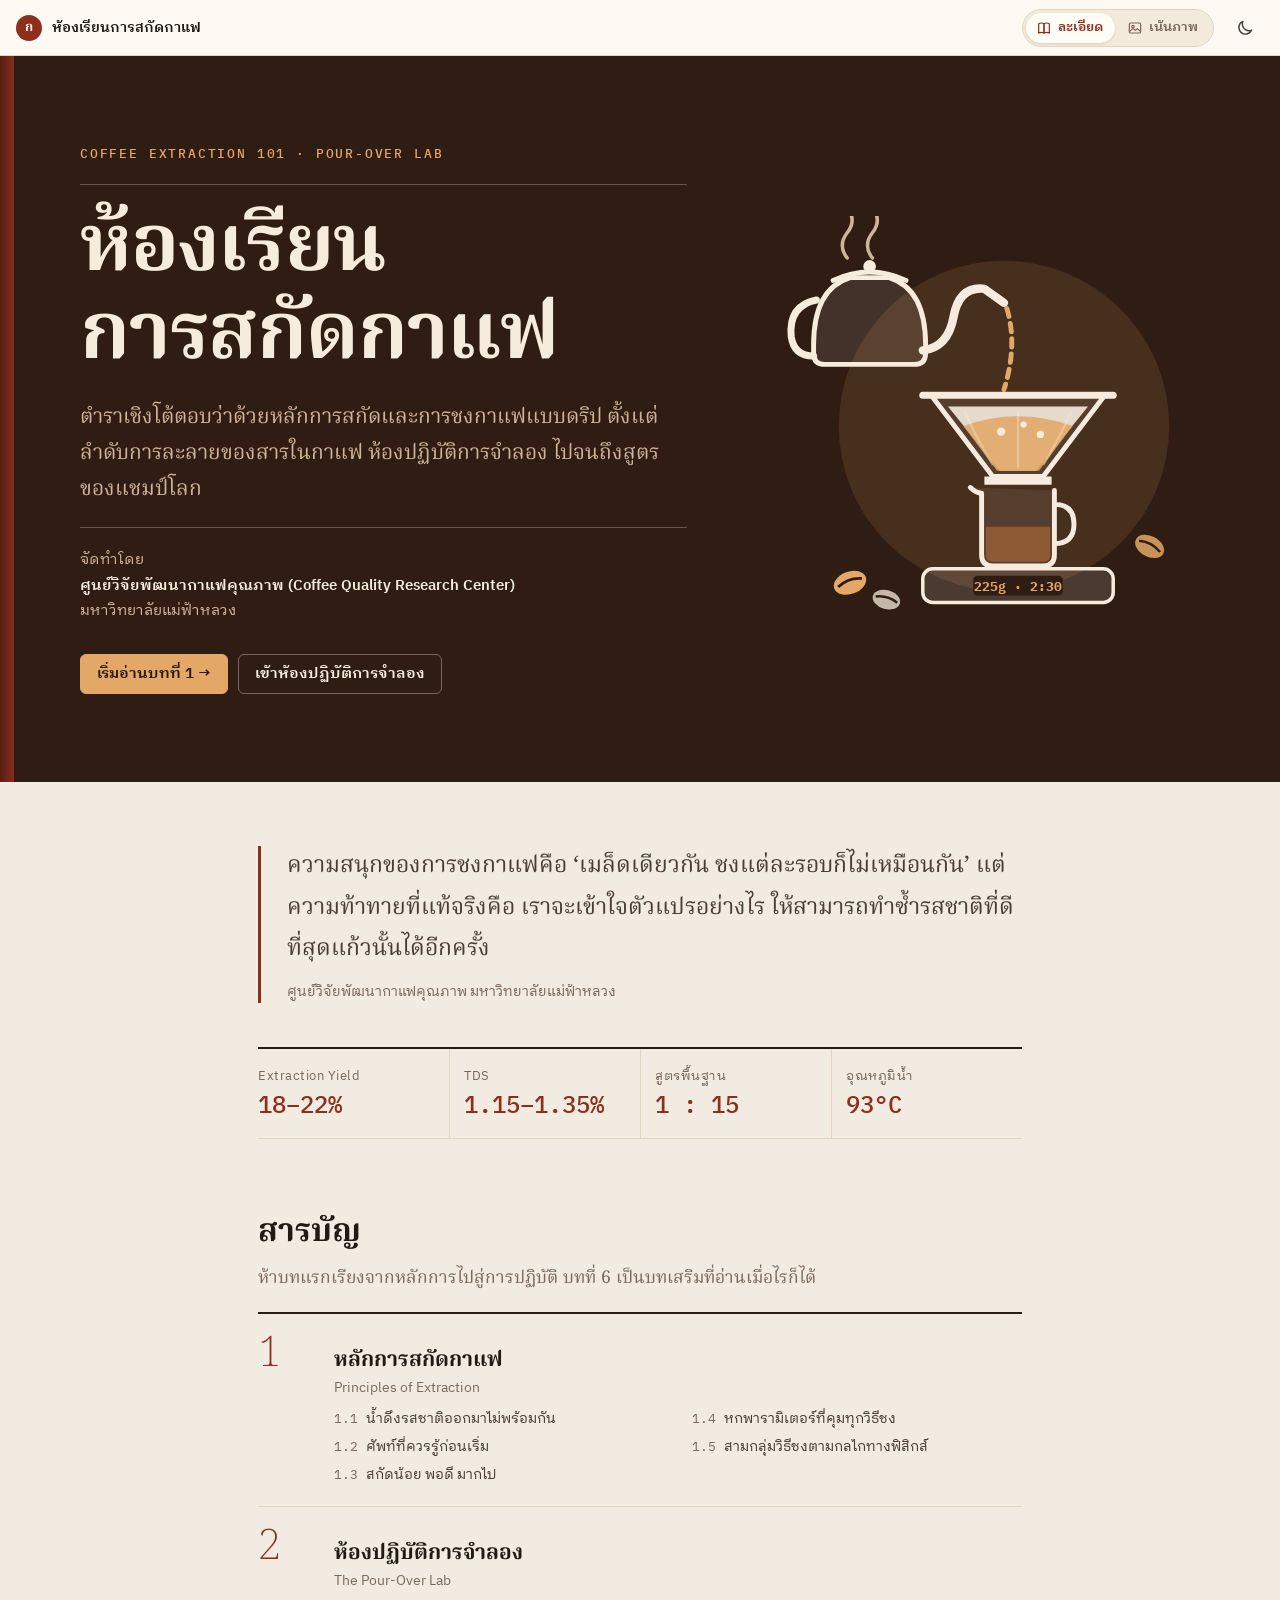
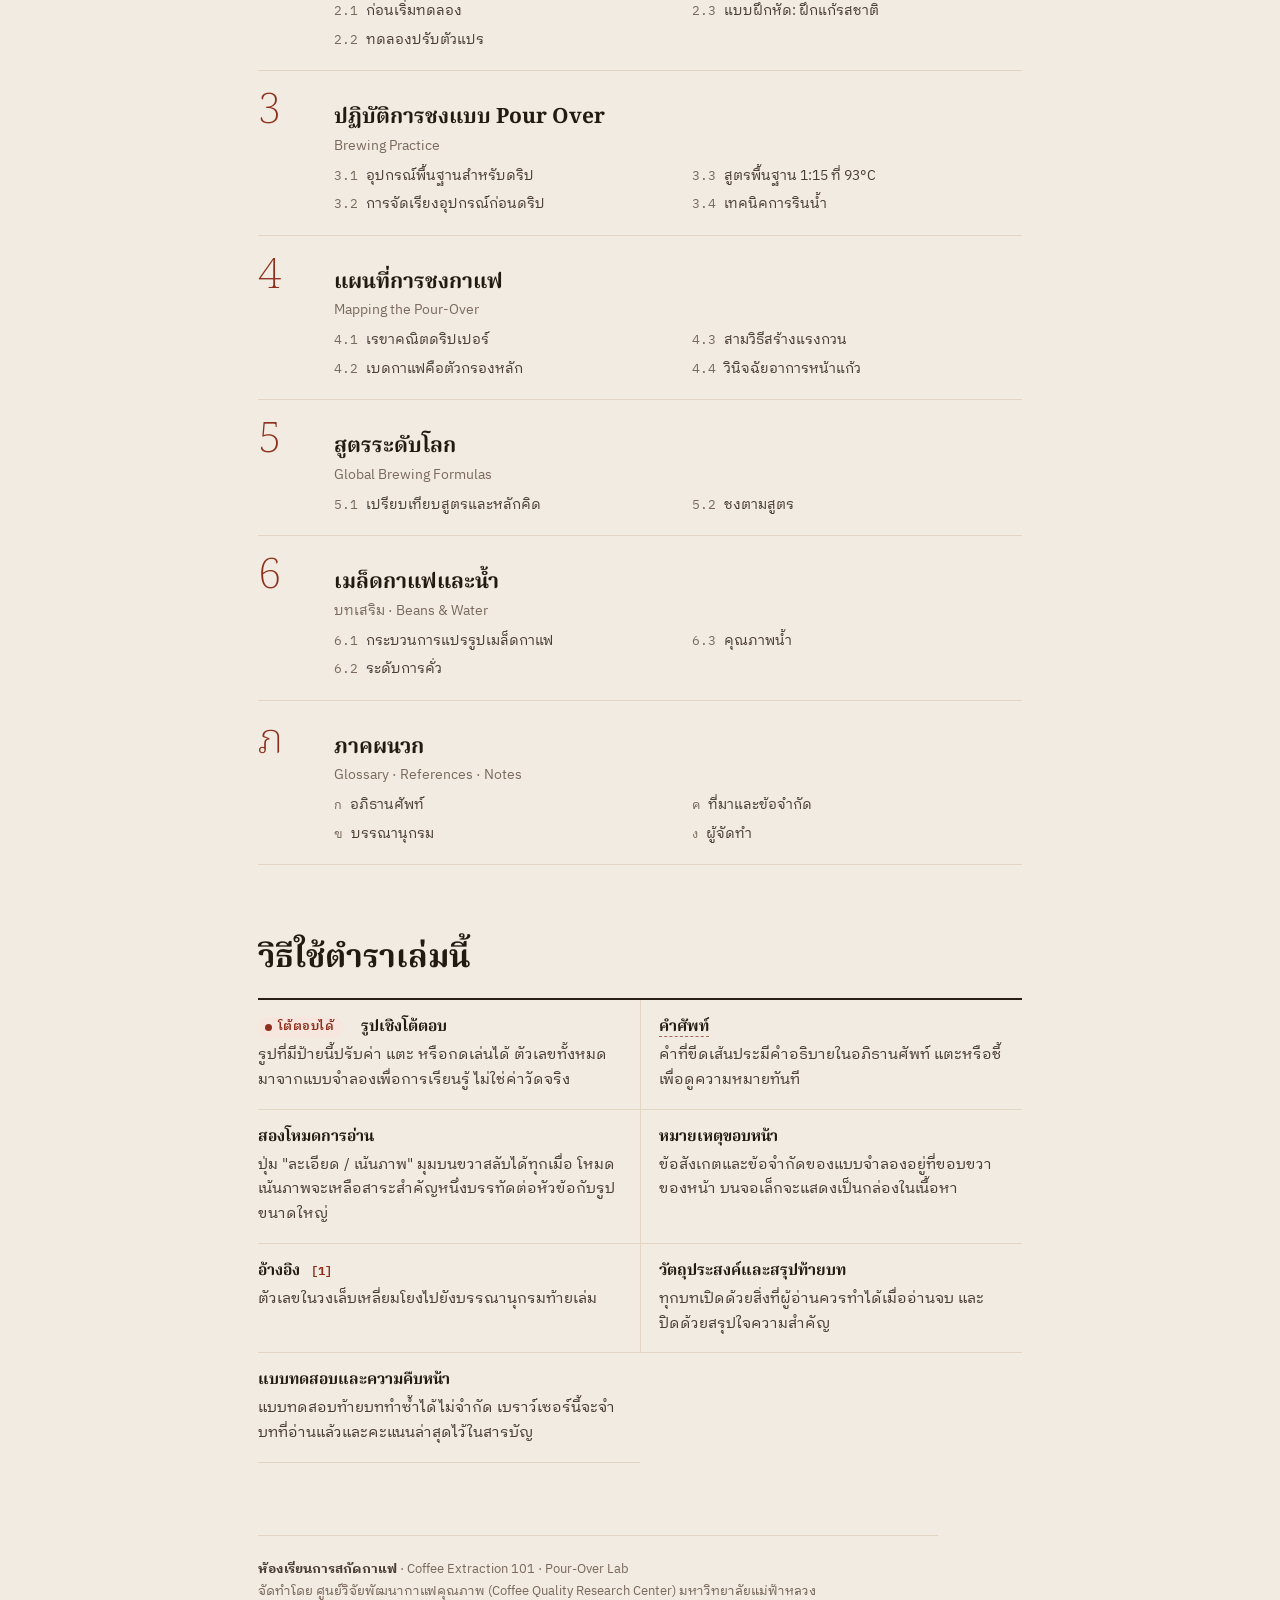
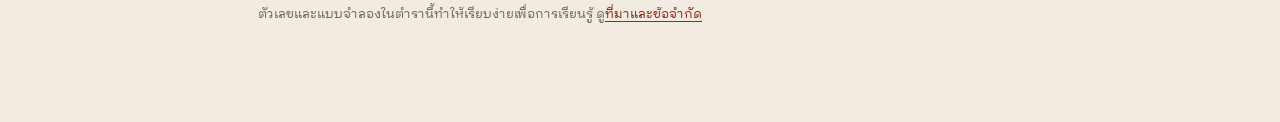
==== interactive-book/index.html @ 5c13e592 "Add interactive textbook edition of the coffee extraction classroom Reformats the single-page classr" ====
<!doctype html>
<html lang="th">
<head>
<meta charset="utf-8">
<meta name="viewport" content="width=device-width,initial-scale=1,viewport-fit=cover">
<title>ห้องเรียนการสกัดกาแฟ</title>
<meta name="description" content="ตำราเชิงโต้ตอบว่าด้วยหลักการสกัดและการชงกาแฟแบบดริป จัดทำโดยศูนย์วิจัยพัฒนากาแฟคุณภาพ มหาวิทยาลัยแม่ฟ้าหลวง">
<link rel="preconnect" href="https://fonts.googleapis.com">
<link rel="preconnect" href="https://fonts.gstatic.com" crossorigin>
<link href="https://fonts.googleapis.com/css2?family=IBM+Plex+Mono:wght@400;500;600&family=IBM+Plex+Sans+Thai+Looped:wght@400;500;600;700&family=Noto+Serif+Thai:wght@200;400;500;600;700&display=swap" rel="stylesheet">
<link rel="stylesheet" href="assets/book.css">
<script>try{var d=document.documentElement,t=localStorage.getItem('book.theme'),m=localStorage.getItem('book.mode');if(t)d.setAttribute('data-theme',JSON.parse(t));if(m&&JSON.parse(m)==='visual')d.setAttribute('data-mode','visual');}catch(e){}</script>
</head>
<body class="book front-matter" data-page="index">
<main class="page front" id="main">
  <section class="cover" aria-labelledby="cover-title">
    <div class="cover-inner">
      <div>
        <p class="cover-series">Coffee Extraction 101 · Pour-Over Lab</p>
        <div class="cover-rule"></div>
        <h1 class="cover-title" id="cover-title">ห้องเรียน<br>การสกัดกาแฟ</h1>
        <p class="cover-sub">ตำราเชิงโต้ตอบว่าด้วยหลักการสกัดและการชงกาแฟแบบดริป ตั้งแต่ลำดับการละลายของสารในกาแฟ ห้องปฏิบัติการจำลอง ไปจนถึงสูตรของแชมป์โลก</p>
        <div class="cover-rule"></div>
        <p class="cover-credit">จัดทำโดย<br><strong>ศูนย์วิจัยพัฒนากาแฟคุณภาพ (Coffee Quality Research Center)</strong><br>มหาวิทยาลัยแม่ฟ้าหลวง</p>
        <div class="cover-actions"><a class="btn primary" href="ch1.html">เริ่มอ่านบทที่ 1 →</a><a class="btn" href="ch2.html">เข้าห้องปฏิบัติการจำลอง</a></div>
      </div>
      <div class="hero-art" aria-hidden="true"><svg viewBox="0 0 300 290" role="presentation">
          <circle cx="170" cy="150" r="118" fill="var(--hero-glow)"/>
          <g class="steam" fill="none" stroke="var(--hero-dim)" stroke-width="2.5" stroke-linecap="round">
            <path d="M58 30 q-7 -9 0 -18 q7 -9 0 -18"/><path d="M76 30 q-7 -9 0 -18 q7 -9 0 -18"/>
          </g>
          <!-- kettle -->
          <path d="M34 92 q0 -40 26 -48 h28 q26 8 26 48 v6 q0 8 -8 8 h-64 q-8 0 -8 -8 z" fill="var(--hero-ink)" fill-opacity=".1" stroke="var(--hero-ink)" stroke-width="3.5" stroke-linejoin="round"/>
          <path d="M48 46 q26 -12 52 0" fill="none" stroke="var(--hero-ink)" stroke-width="3.5" stroke-linecap="round"/>
          <circle cx="74" cy="36" r="4.5" fill="var(--hero-ink)"/>
          <path d="M36 60 q-20 4 -18 26 q2 14 16 14" fill="none" stroke="var(--hero-ink)" stroke-width="5" stroke-linecap="round"/>
          <path d="M112 96 q18 -2 22 -24 q4 -22 22 -20 l14 10" fill="none" stroke="var(--hero-ink)" stroke-width="6" stroke-linecap="round" stroke-linejoin="round"/>
          <path class="stream" d="M172 66 q8 26 -2 58" fill="none" stroke="var(--hero-accent)" stroke-width="3.5" stroke-linecap="round"/>
          <!-- dripper -->
          <path d="M118 128 h124 l-44 58 h-36 z" fill="var(--hero-ink)" fill-opacity=".08" stroke="var(--hero-ink)" stroke-width="3.5" stroke-linejoin="round"/>
          <path d="M112 128 h136" stroke="var(--hero-ink)" stroke-width="5" stroke-linecap="round"/>
          <path d="M130 136 h100 l-37 46 h-26 z" fill="var(--hero-paper)" fill-opacity=".9"/>
          <path d="M141 150 q39 -14 78 0 l-24 32 h-30 z" fill="var(--hero-accent)" fill-opacity=".85"/>
          <g class="bubbles" fill="var(--hero-paper)"><circle cx="168" cy="154" r="3"/><circle cx="184" cy="149" r="2.2"/><circle cx="196" cy="156" r="2.6"/></g>
          <g stroke="var(--hero-ink)" stroke-opacity=".35" stroke-width="1.6" fill="none"><path d="M142 140 q8 18 20 38"/><path d="M218 140 q-8 18 -20 38"/><path d="M180 140 v40"/></g>
          <path d="M156 186 h48 v6 h-48 z" fill="var(--hero-ink)"/>
          <circle class="drop d1" cx="180" cy="198" r="3" fill="var(--hero-accent)"/>
          <circle class="drop d2" cx="180" cy="198" r="3" fill="var(--hero-accent)"/>
          <!-- server -->
          <path d="M146 194 q4 4 8 4 v44 q0 8 8 8 h36 q8 0 8 -8 v-46" fill="var(--hero-ink)" fill-opacity=".08" stroke="var(--hero-ink)" stroke-width="3.5" stroke-linejoin="round" stroke-linecap="round"/>
          <path d="M157 222 h46 v20 q0 5 -5 5 h-36 q-5 0 -5 -5 z" fill="var(--hero-coffee)"/>
          <path d="M206 206 q14 0 14 14 t-14 14" fill="none" stroke="var(--hero-ink)" stroke-width="3.5" stroke-linecap="round"/>
          <!-- scale -->
          <rect x="112" y="252" width="136" height="24" rx="7" fill="var(--hero-ink)" fill-opacity=".14" stroke="var(--hero-ink)" stroke-width="2.5"/>
          <rect x="148" y="257" width="64" height="14" rx="3" fill="var(--hero-bg)"/>
          <text x="180" y="267.5" text-anchor="middle" font-size="9.5" font-family="IBM Plex Mono, monospace" fill="var(--hero-accent)" font-weight="700">225g · 2:30</text>
          <!-- beans -->
          <g transform="translate(60 262) rotate(-20)"><ellipse rx="12" ry="8" fill="var(--hero-accent)"/><path d="M-9 0 q9 -4 18 0" stroke="var(--hero-bg)" stroke-width="2" fill="none"/></g>
          <g transform="translate(86 274) rotate(16)"><ellipse rx="10" ry="6.8" fill="var(--hero-ink)" fill-opacity=".75"/><path d="M-8 0 q8 -3.4 16 0" stroke="var(--hero-bg)" stroke-width="1.8" fill="none"/></g>
          <g transform="translate(274 236) rotate(28)"><ellipse rx="11" ry="7.4" fill="var(--hero-accent)" fill-opacity=".85"/><path d="M-8.5 0 q8.5 -3.6 17 0" stroke="var(--hero-bg)" stroke-width="1.8" fill="none"/></g>
        </svg></div>
    </div>
  </section>

  <div class="front-body">
    <div class="resume" id="resume" hidden></div>

    <blockquote class="epigraph">ความสนุกของการชงกาแฟคือ ‘เมล็ดเดียวกัน ชงแต่ละรอบก็ไม่เหมือนกัน’ แต่ความท้าทายที่แท้จริงคือ เราจะเข้าใจตัวแปรอย่างไร ให้สามารถทำซ้ำรสชาติที่ดีที่สุดแก้วนั้นได้อีกครั้ง<cite>ศูนย์วิจัยพัฒนากาแฟคุณภาพ มหาวิทยาลัยแม่ฟ้าหลวง</cite></blockquote>

    <ul class="key-figs" aria-label="ตัวเลขสำคัญในตำรา">
      <li><span class="k">Extraction Yield</span><span class="v">18–22%</span></li>
      <li><span class="k">TDS</span><span class="v">1.15–1.35%</span></li>
      <li><span class="k">สูตรพื้นฐาน</span><span class="v">1 : 15</span></li>
      <li><span class="k">อุณหภูมิน้ำ</span><span class="v">93°C</span></li>
    </ul>

    <h2 class="front-h2" id="contents">สารบัญ</h2>
    <p class="dek read-only">ห้าบทแรกเรียงจากหลักการไปสู่การปฏิบัติ บทที่ 6 เป็นบทเสริมที่อ่านเมื่อไรก็ได้</p>
    <ol class="toc-full" id="toc-full"></ol>

    <h2 class="front-h2 read-only">วิธีใช้ตำราเล่มนี้</h2>
    <dl class="howto read-only">
      <div><dt><span class="badge-live sample">โต้ตอบได้</span>รูปเชิงโต้ตอบ</dt><dd>รูปที่มีป้ายนี้ปรับค่า แตะ หรือกดเล่นได้ ตัวเลขทั้งหมดมาจากแบบจำลองเพื่อการเรียนรู้ ไม่ใช่ค่าวัดจริง</dd></div>
      <div><dt><a class="term sample" data-term="ey" href="appendix.html#g-ey">คำศัพท์</a></dt><dd>คำที่ขีดเส้นประมีคำอธิบายในอภิธานศัพท์ แตะหรือชี้เพื่อดูความหมายทันที</dd></div>
      <div><dt>สองโหมดการอ่าน</dt><dd>ปุ่ม "ละเอียด / เน้นภาพ" มุมบนขวาสลับได้ทุกเมื่อ โหมดเน้นภาพจะเหลือสาระสำคัญหนึ่งบรรทัดต่อหัวข้อกับรูปขนาดใหญ่</dd></div>
      <div><dt>หมายเหตุขอบหน้า</dt><dd>ข้อสังเกตและข้อจำกัดของแบบจำลองอยู่ที่ขอบขวาของหน้า บนจอเล็กจะแสดงเป็นกล่องในเนื้อหา</dd></div>
      <div><dt>อ้างอิง <sup class="cite"><a href="appendix.html#ref-1" data-ref="1">1</a></sup></dt><dd>ตัวเลขในวงเล็บเหลี่ยมโยงไปยังบรรณานุกรมท้ายเล่ม</dd></div>
      <div><dt>วัตถุประสงค์และสรุปท้ายบท</dt><dd>ทุกบทเปิดด้วยสิ่งที่ผู้อ่านควรทำได้เมื่ออ่านจบ และปิดด้วยสรุปใจความสำคัญ</dd></div>
      <div><dt>แบบทดสอบและความคืบหน้า</dt><dd>แบบทดสอบท้ายบททำซ้ำได้ไม่จำกัด เบราว์เซอร์นี้จะจำบทที่อ่านแล้วและคะแนนล่าสุดไว้ในสารบัญ</dd></div>
    </dl>

    <footer class="colophon" data-auto></footer>
  </div>
</main>
<script src="assets/data.js"></script>
<script src="assets/book.js"></script>
</body>
</html>
---- interactive-book/assets/book.css ----
/* ==========================================================================
   ห้องเรียนการสกัดกาแฟ — Interactive Academic Book
   Design system: tokens → shell → page typography → book furniture → widgets
   ========================================================================== */

/* ---------- 1. Tokens ---------- */
:root{
  color-scheme: light;
  --bg: #F1EBE1;
  --page: #FFFCF6;
  --paper: #FFFCF6;          /* surface used inside SVG illustrations */
  --paper-2: #F3EADC;
  --line: #E2D5C2;
  --rule: #2A1F18;
  --ink: #241A14;
  --ink-2: #4A3D35;
  --ink-dim: #7A695C;
  --accent: #8E2F1D;
  --accent-soft: #F6E6DD;
  --hl: #F8EACB;
  --coffee: #6F4632;
  --coffee-strong: #4A2E20;
  --caramel: #B9793F;
  --rust: #A6472F;
  --sage: #6E7D57;
  --gold: #B8892A;
  --water: #3F7F90;
  --focus: #8E2F1D;
  --shadow: 0 1px 2px rgba(60,35,20,.06), 0 8px 24px -12px rgba(60,35,20,.18);

  --serif: 'Noto Serif Thai', 'Noto Serif', Georgia, serif;
  --sans: 'IBM Plex Sans Thai Looped', 'IBM Plex Sans', system-ui, sans-serif;
  --mono: 'IBM Plex Mono', ui-monospace, SFMono-Regular, Menlo, monospace;

  --topbar-h: 56px;
  --side-w: 288px;
  --text-w: 680px;
  --margin-w: 236px;
  --margin-gap: 48px;
}
@media (prefers-color-scheme: dark){
  :root:not([data-theme="light"]){
    color-scheme: dark;
    --bg: #110C0A; --page: #1B1411; --paper: #1B1411; --paper-2: #261C17;
    --line: #3A2C23; --rule: #E9DDCF;
    --ink: #F0E6D9; --ink-2: #D6C7B8; --ink-dim: #A8927F;
    --accent: #E8977A; --accent-soft: #3A221A; --hl: #3A2D1B;
    --coffee: #D8A672; --coffee-strong: #EFCB9A; --caramel: #E0A868;
    --rust: #E17F5E; --sage: #9FB489; --gold: #E3C05D; --water: #7DB6C5; --focus: #E8977A;
    --shadow: 0 1px 2px rgba(0,0,0,.3), 0 10px 28px -14px rgba(0,0,0,.6);
  }
}
:root[data-theme="dark"]{
  color-scheme: dark;
  --bg: #110C0A; --page: #1B1411; --paper: #1B1411; --paper-2: #261C17;
  --line: #3A2C23; --rule: #E9DDCF;
  --ink: #F0E6D9; --ink-2: #D6C7B8; --ink-dim: #A8927F;
  --accent: #E8977A; --accent-soft: #3A221A; --hl: #3A2D1B;
  --coffee: #D8A672; --coffee-strong: #EFCB9A; --caramel: #E0A868;
  --rust: #E17F5E; --sage: #9FB489; --gold: #E3C05D; --water: #7DB6C5; --focus: #E8977A;
  --shadow: 0 1px 2px rgba(0,0,0,.3), 0 10px 28px -14px rgba(0,0,0,.6);
}

/* ---------- 2. Base ---------- */
*,*::before,*::after{ box-sizing: border-box; }
html{ -webkit-text-size-adjust: 100%; scroll-padding-top: calc(var(--topbar-h) + 24px); }
body{
  margin: 0; background: var(--bg); color: var(--ink);
  font: 400 17px/1.85 var(--serif);
  font-feature-settings: "kern","liga";
  -webkit-font-smoothing: antialiased;
}
img, svg{ max-width: 100%; }
a{ color: var(--accent); text-decoration-thickness: 1px; text-underline-offset: 3px; }
a:hover{ text-decoration-thickness: 2px; }
button{ font: inherit; color: inherit; }
:focus-visible{ outline: 2px solid var(--focus); outline-offset: 2px; border-radius: 3px; }
[hidden]{ display: none !important; }
.mono{ font-family: var(--mono); font-feature-settings: "tnum"; }
.sr-only{ position: absolute; width: 1px; height: 1px; overflow: hidden; clip: rect(0 0 0 0); white-space: nowrap; }
::selection{ background: var(--hl); }

/* ---------- 3. Shell: top bar, side contents, drawer ---------- */
body.book{ display: grid; grid-template-columns: var(--side-w) minmax(0,1fr); grid-template-rows: var(--topbar-h) 1fr; min-height: 100vh; }
body.book.front-matter{ grid-template-columns: minmax(0,1fr); }
body.book.front-matter .toc-side{ display: none; }

.topbar{
  grid-column: 1 / -1; position: sticky; top: env(safe-area-inset-top, 0px); z-index: 40;
  display: flex; align-items: center; gap: 12px; height: var(--topbar-h);
  padding: 0 16px; font-family: var(--sans); font-size: 14px;
  background: color-mix(in srgb, var(--page) 90%, transparent);
  backdrop-filter: saturate(1.4) blur(10px); -webkit-backdrop-filter: saturate(1.4) blur(10px);
  border-bottom: 1px solid var(--line);
}
.tb-btn{
  display: inline-grid; place-items: center; width: 38px; height: 38px; flex: none;
  border: 1px solid transparent; border-radius: 8px; background: none; cursor: pointer; color: var(--ink-2);
}
.tb-btn:hover{ background: var(--paper-2); border-color: var(--line); }
.tb-btn svg{ width: 20px; height: 20px; fill: none; stroke: currentColor; stroke-width: 1.7; stroke-linecap: round; stroke-linejoin: round; }
.tb-menu{ display: none; }
.tb-book{ display: flex; align-items: center; gap: 10px; color: var(--ink); text-decoration: none; font-weight: 600; white-space: nowrap; }
.tb-book .seal{ width: 26px; height: 26px; border-radius: 50%; background: var(--accent); display: grid; place-items: center; color: var(--page); font: 700 13px/1 var(--serif); }
.tb-sep{ width: 1px; height: 20px; background: var(--line); flex: none; }
.tb-chapter{ color: var(--ink-dim); white-space: nowrap; overflow: hidden; text-overflow: ellipsis; min-width: 0; }
.tb-chapter b{ color: var(--ink); font-weight: 600; }
.tb-spacer{ flex: 1; }
.tb-progress{ position: absolute; left: 0; right: 0; bottom: -1px; height: 2px; }
.tb-progress i{ display: block; height: 100%; width: 0; background: var(--accent); transition: width .12s linear; }

.toc-side{
  position: sticky; top: var(--topbar-h); height: calc(100vh - var(--topbar-h)); overflow-y: auto;
  border-right: 1px solid var(--line); background: var(--page);
  padding: 28px 18px 40px 22px; font-family: var(--sans); font-size: 14px; line-height: 1.5;
  scrollbar-width: thin;
}
.toc-head{ font-size: 11.5px; letter-spacing: .14em; text-transform: uppercase; color: var(--ink-dim); margin: 0 0 12px 8px; font-weight: 600; }
.toc-list{ list-style: none; margin: 0; padding: 0; }
.toc-ch{ margin: 2px 0; }
.toc-ch-link{
  display: grid; grid-template-columns: 30px 1fr auto; align-items: start; gap: 6px;
  padding: 8px 8px; border-radius: 8px; color: var(--ink-2); text-decoration: none;
}
.toc-ch-link:hover{ background: var(--paper-2); text-decoration: none; }
.toc-n{ font: 600 13px/1.6 var(--mono); color: var(--ink-dim); }
.toc-t{ font-weight: 500; }
.toc-t small{ display: block; font-size: 12px; color: var(--ink-dim); font-weight: 400; }
.toc-state{ width: 16px; height: 16px; margin-top: 3px; border-radius: 50%; border: 1.5px solid var(--line); }
.toc-state.read{ border-color: var(--sage); background: var(--sage); box-shadow: inset 0 0 0 3px var(--page); }
.toc-state.done{ border-color: var(--sage); background: var(--sage) url("data:image/svg+xml,%3Csvg xmlns='http://www.w3.org/2000/svg' viewBox='0 0 16 16'%3E%3Cpath d='M4 8.5l2.5 2.5L12 5.5' fill='none' stroke='white' stroke-width='2' stroke-linecap='round' stroke-linejoin='round'/%3E%3C/svg%3E") center/12px no-repeat; }
.toc-ch.current > .toc-ch-link{ background: var(--accent-soft); color: var(--ink); }
.toc-ch.current .toc-n{ color: var(--accent); }
.toc-secs{ list-style: none; margin: 4px 0 10px 38px; padding: 0 0 0 12px; border-left: 1px solid var(--line); }
.toc-secs a{ display: block; padding: 5px 8px; color: var(--ink-dim); text-decoration: none; border-radius: 6px; font-size: 13.5px; position: relative; }
.toc-secs a:hover{ color: var(--ink); background: var(--paper-2); }
.toc-secs a.active{ color: var(--accent); font-weight: 600; }
.toc-secs a.active::before{ content: ''; position: absolute; left: -13.5px; top: 8px; bottom: 8px; width: 2px; background: var(--accent); border-radius: 2px; }
.toc-secs .no{ font-family: var(--mono); font-size: 12px; margin-right: 6px; }
.toc-divider{ height: 1px; background: var(--line); margin: 14px 8px; }
.toc-foot{ margin: 22px 8px 0; font-size: 12px; color: var(--ink-dim); line-height: 1.6; }

.scrim{ display: none; }

@media (max-width: 1023px){
  body.book{ grid-template-columns: minmax(0,1fr); }
  .tb-menu{ display: inline-grid; }
  .toc-side{
    position: fixed; z-index: 60; top: 0; left: 0; bottom: 0; height: auto; width: min(320px, 86vw);
    transform: translateX(-102%); transition: transform .25s ease; box-shadow: var(--shadow);
  }
  body.book.front-matter .toc-side{ display: block; }
  body.toc-open .toc-side{ transform: none; }
  body.toc-open .scrim{ display: block; position: fixed; inset: 0; z-index: 55; background: rgba(20,12,8,.42); }
}
@media (max-width: 640px){
  .tb-sep, .tb-chapter{ display: none; }
}

/* ---------- 4. Page & typography ---------- */
.page{ min-width: 0; padding: 56px clamp(16px, 5vw, 64px) 96px; }
.page-inner{ max-width: calc(var(--text-w) + var(--margin-w) + var(--margin-gap)); margin: 0 auto; }

.prose{ position: relative; }
.prose > *{ max-width: var(--text-w); }
.prose > .wide{ max-width: none; }
@media (min-width: 1280px){
  .prose{ padding-right: calc(var(--margin-w) + var(--margin-gap)); }
  .prose > .wide{ margin-right: calc(-1 * (var(--margin-w) + var(--margin-gap))); clear: right; }
}

.prose p{ margin: 0 0 1.05em; text-wrap: pretty; }
.prose strong{ font-weight: 700; }
.prose h2{
  font: 700 clamp(24px, 3.2vw, 30px)/1.4 var(--serif); letter-spacing: -.005em;
  margin: 76px 0 6px; padding-top: 22px; border-top: 1px solid var(--line); text-wrap: balance;
}
.prose h2 .sec-no{ font: 500 .7em/1 var(--mono); color: var(--accent); margin-right: .7em; vertical-align: .14em; }
.prose h3{ font: 600 20px/1.5 var(--serif); margin: 38px 0 8px; }
.prose h3 .sec-no{ font: 500 14px/1 var(--mono); color: var(--accent); margin-right: 10px; }
.dek{ color: var(--ink-dim); font-size: 17.5px; margin: 0 0 22px !important; }
.prose ul, .prose ol{ padding-left: 1.4em; margin: 0 0 1.1em; }
.prose li{ margin: .2em 0; }
.prose li::marker{ color: var(--accent); }

/* Chapter opener */
.chapter-open{ display: grid; grid-template-columns: auto minmax(0,1fr); column-gap: clamp(20px, 4vw, 44px); align-items: end; padding-bottom: 34px; margin-bottom: 30px; border-bottom: 2px solid var(--rule); }
.ch-num{ font: 200 clamp(96px, 16vw, 168px)/.8 var(--serif); color: var(--accent); letter-spacing: -.04em; grid-row: span 3; align-self: start; padding-top: 6px; }
.ch-label{ font: 600 12px/1.4 var(--sans); letter-spacing: .16em; text-transform: uppercase; color: var(--accent); margin: 0 0 10px; }
.ch-label .supp{ display: inline-block; margin-left: 8px; padding: 1px 8px; border: 1px solid currentColor; border-radius: 99px; letter-spacing: .06em; }
.chapter-open h1{ font: 700 clamp(32px, 5vw, 50px)/1.25 var(--serif); margin: 0; text-wrap: balance; letter-spacing: -.01em; }
.ch-en{ font: 400 15px/1.5 var(--sans); color: var(--ink-dim); margin: 8px 0 0; letter-spacing: .02em; }
.ch-lead{ grid-column: 1 / -1; font-size: 19px; color: var(--ink-2); margin: 28px 0 0; max-width: var(--text-w); }
@media (max-width: 560px){
  .chapter-open{ grid-template-columns: 1fr; }
  .ch-num{ grid-row: auto; font-size: 88px; margin-bottom: 8px; }
}

/* Learning objectives */
.objectives{ margin: 0 0 8px; padding: 18px 22px 16px; background: var(--paper-2); border-radius: 4px; border-top: 3px solid var(--accent); font-family: var(--sans); font-size: 15px; line-height: 1.7; }
.objectives .obj-title{ font-weight: 700; font-size: 13px; letter-spacing: .1em; text-transform: uppercase; color: var(--accent); margin: 0 0 8px !important; }
.objectives ol{ margin: 0; padding: 0; list-style: none; counter-reset: obj; }
.objectives li{ counter-increment: obj; position: relative; padding-left: 34px; margin: 6px 0; }
.objectives li::before{ content: counter(obj); position: absolute; left: 0; top: 2px; width: 22px; height: 22px; border-radius: 50%; border: 1.5px solid var(--accent); color: var(--accent); font: 600 12px/19px var(--mono); text-align: center; }

/* Margin notes */
.sidenote{
  font: 400 13.5px/1.7 var(--sans); color: var(--ink-2);
  margin: 4px 0 18px; padding: 12px 16px; background: var(--paper-2); border-left: 2px solid var(--accent); border-radius: 0 4px 4px 0;
}
.sidenote .sn-label{ display: block; font-weight: 700; font-size: 11.5px; letter-spacing: .12em; text-transform: uppercase; color: var(--accent); margin-bottom: 2px; }
@media (min-width: 1280px){
  .prose > .sidenote{
    float: right; clear: right; width: var(--margin-w); max-width: none;
    margin: 6px calc(-1 * (var(--margin-w) + var(--margin-gap))) 16px 0;
    padding: 10px 0 0; background: none; border-left: 0; border-top: 1px solid var(--rule); border-radius: 0; color: var(--ink-dim);
  }
}

/* Figures */
.fig{ margin: 34px 0 38px; }
.fig-body{ background: var(--page); border: 1px solid var(--line); border-radius: 6px; padding: clamp(14px, 2.4vw, 24px); }
.fig figcaption, .tbl-cap{ font: 400 14px/1.7 var(--sans); color: var(--ink-dim); margin-top: 12px; text-wrap: pretty; }
.fig-label{ font-weight: 700; color: var(--ink); margin-right: 6px; }
.tbl-cap{ margin: 0 0 10px; }
.badge-live{ display: inline-flex; align-items: center; gap: 6px; vertical-align: 1px; margin-right: 8px; padding: 1px 9px 1px 7px; border-radius: 99px; background: var(--accent-soft); color: var(--accent); font: 600 11.5px/1.6 var(--sans); letter-spacing: .04em; }
.badge-live::before{ content: ''; width: 7px; height: 7px; border-radius: 50%; background: currentColor; }
.fig-scroll{ overflow-x: auto; -webkit-overflow-scrolling: touch; }

/* Tables (booktabs) */
.tbl-wrap{ overflow-x: auto; margin: 28px 0 34px; }
.tbl{ width: 100%; border-collapse: collapse; font: 400 14.5px/1.65 var(--sans); border-top: 2px solid var(--rule); border-bottom: 2px solid var(--rule); }
.tbl th{ text-align: left; font-weight: 700; padding: 10px 12px; border-bottom: 1px solid var(--rule); vertical-align: bottom; }
.tbl td{ padding: 10px 12px; vertical-align: top; }
.tbl tbody tr + tr td{ border-top: 1px solid var(--line); }
.tbl td:first-child{ font-weight: 600; }
.tbl .num{ font-family: var(--mono); white-space: nowrap; }

/* Callouts */
.callout{ margin: 26px 0; padding: 16px 20px; border-radius: 4px; font: 400 15.5px/1.75 var(--sans); background: var(--paper-2); border-left: 3px solid var(--ink-dim); }
.callout p{ margin: 0 0 .6em; } .callout p:last-child{ margin: 0; }
.callout-label{ display: block; font-weight: 700; font-size: 12px; letter-spacing: .12em; text-transform: uppercase; margin-bottom: 4px; color: var(--ink-dim); }
.callout.key{ border-color: var(--accent); background: var(--accent-soft); } .callout.key .callout-label{ color: var(--accent); }
.callout.warn{ border-color: var(--rust); background: color-mix(in srgb, var(--rust) 8%, var(--page)); } .callout.warn .callout-label{ color: var(--rust); }
.callout.more{ border-color: var(--gold); background: color-mix(in srgb, var(--gold) 9%, var(--page)); } .callout.more .callout-label{ color: color-mix(in srgb, var(--gold) 70%, var(--ink)); }

/* Glossary terms & citations */
.term{ color: inherit; text-decoration: underline dashed color-mix(in srgb, var(--accent) 70%, transparent); text-decoration-thickness: 1px; text-underline-offset: 5px; cursor: help; }
.term:hover{ color: var(--accent); }
sup.cite{ line-height: 0; font-size: 11.5px; }
sup.cite a{ font-family: var(--mono); text-decoration: none; padding: 0 1px; }
sup.cite a::before{ content: '['; } sup.cite a::after{ content: ']'; }
.pop{
  position: absolute; z-index: 70; width: min(340px, calc(100vw - 32px));
  background: var(--page); border: 1px solid var(--line); border-radius: 8px; box-shadow: var(--shadow);
  padding: 14px 16px 12px; font: 400 14px/1.65 var(--sans); color: var(--ink-2);
}
.pop h4{ margin: 0 0 4px; font: 700 15px/1.45 var(--serif); color: var(--ink); }
.pop h4 small{ font: 400 12.5px var(--sans); color: var(--ink-dim); margin-left: 6px; }
.pop p{ margin: 0; }
.pop .pop-more{ display: inline-block; margin-top: 8px; font-size: 13px; font-weight: 600; }

/* Definition lists */
.terms{ display: grid; grid-template-columns: minmax(150px, 210px) 1fr; margin: 20px 0 30px; border-top: 2px solid var(--rule); border-bottom: 2px solid var(--rule); }
.terms > div{ display: contents; }
.terms dt, .terms dd{ padding: 12px 0; margin: 0; border-top: 1px solid var(--line); }
.terms > div:first-child > dt, .terms > div:first-child > dd{ border-top: 0; }
.terms dt{ font: 700 16px/1.6 var(--serif); padding-right: 16px; }
.term-ico{ width: 20px; height: 20px; vertical-align: -4px; margin-right: 8px; color: var(--accent); }
.terms dt small{ display: block; font: 400 12.5px var(--sans); color: var(--ink-dim); }
.terms dd{ font: 400 15.5px/1.75 var(--sans); color: var(--ink-2); }
@media (max-width: 560px){
  .terms{ grid-template-columns: 1fr; }
  .terms dd{ border-top: 0; padding-top: 0; }
}

/* Buttons, chips, segmented controls */
.btn{
  display: inline-flex; align-items: center; justify-content: center; gap: 8px; min-height: 40px;
  padding: 8px 16px; border-radius: 6px; border: 1px solid var(--line); background: var(--page);
  font: 600 14.5px/1.3 var(--sans); color: var(--ink); cursor: pointer; text-decoration: none;
  transition: background .15s, border-color .15s;
}
.btn:hover{ background: var(--paper-2); border-color: var(--ink-dim); text-decoration: none; }
.btn.primary{ background: var(--ink); border-color: var(--ink); color: var(--page); }
.btn.primary:hover{ background: var(--accent); border-color: var(--accent); }
.btn:disabled{ opacity: .45; cursor: not-allowed; }
.btn.small{ min-height: 32px; padding: 4px 12px; font-size: 13.5px; }
.chip{
  display: inline-flex; flex-direction: column; align-items: flex-start; gap: 1px; padding: 8px 14px; border-radius: 6px;
  border: 1px solid var(--line); background: var(--page); font: 600 14px/1.4 var(--sans); cursor: pointer; text-align: left;
}
.chip small{ font-weight: 400; font-size: 12px; color: var(--ink-dim); }
.chip:hover{ border-color: var(--ink-dim); }
.chip[aria-pressed="true"]{ border-color: var(--accent); background: var(--accent-soft); box-shadow: inset 0 0 0 1px var(--accent); }
.chip-row{ display: flex; flex-wrap: wrap; gap: 8px; margin: 14px 0; }

/* Range input */
input[type=range]{ -webkit-appearance: none; appearance: none; width: 100%; height: 28px; background: transparent; margin: 2px 0 0; cursor: pointer; }
input[type=range]::-webkit-slider-runnable-track{ height: 4px; border-radius: 4px; background: linear-gradient(90deg, var(--caramel), var(--coffee)); }
input[type=range]::-moz-range-track{ height: 4px; border-radius: 4px; background: linear-gradient(90deg, var(--caramel), var(--coffee)); }
input[type=range]::-webkit-slider-thumb{ -webkit-appearance: none; width: 20px; height: 20px; margin-top: -8px; border-radius: 50%; background: var(--page); border: 3px solid var(--coffee); box-shadow: 0 1px 4px rgba(0,0,0,.2); }
input[type=range]::-moz-range-thumb{ width: 14px; height: 14px; border-radius: 50%; background: var(--page); border: 3px solid var(--coffee); }
input[type=range]:focus-visible{ outline: none; }
input[type=range]:focus-visible::-webkit-slider-thumb{ box-shadow: 0 0 0 4px var(--accent-soft), 0 0 0 6px var(--accent); }

/* End-of-chapter furniture */
.summary{ margin: 64px 0 0; padding: 22px 24px; border: 1px solid var(--rule); border-radius: 4px; background: var(--page); font: 400 15.5px/1.75 var(--sans); }
.summary h2{ margin: 0 0 10px !important; padding: 0 !important; border: 0 !important; font: 700 13px/1.4 var(--sans) !important; letter-spacing: .14em; text-transform: uppercase; color: var(--accent); }
.summary ul{ margin: 0; padding-left: 1.2em; }
.summary li{ margin: 6px 0; }

.quiz{ margin: 40px 0 0; }
.quiz-box{ border: 1px solid var(--line); border-radius: 6px; background: var(--page); font-family: var(--sans); }
.quiz-head{ display: flex; align-items: baseline; justify-content: space-between; gap: 12px; flex-wrap: wrap; padding: 18px 22px; border-bottom: 1px solid var(--line); }
.quiz-head h2{ margin: 0 !important; padding: 0 !important; border: 0 !important; font: 700 20px/1.4 var(--serif) !important; }
.quiz-head p{ margin: 0; font-size: 13.5px; color: var(--ink-dim); }
.quiz-q{ padding: 18px 22px; }
.quiz-q + .quiz-q{ border-top: 1px dashed var(--line); }
.q-text{ font: 600 16px/1.65 var(--serif); margin: 0 0 10px !important; }
.q-text .qn{ font: 600 13px var(--mono); color: var(--accent); margin-right: 8px; }
.quiz-opts{ display: grid; gap: 6px; }
.quiz-opt{
  display: grid; grid-template-columns: 26px 1fr; gap: 10px; align-items: start; text-align: left;
  padding: 9px 12px; border: 1px solid var(--line); border-radius: 6px; background: var(--page); cursor: pointer; font: 400 15px/1.55 var(--sans);
}
.quiz-opt .ol{ width: 24px; height: 24px; border-radius: 50%; border: 1px solid var(--line); display: grid; place-items: center; font-size: 13px; font-weight: 600; color: var(--ink-dim); }
.quiz-opt:hover:not(:disabled){ border-color: var(--ink-dim); }
.quiz-opt:disabled{ cursor: default; }
.quiz-opt.right{ border-color: var(--sage); background: color-mix(in srgb, var(--sage) 12%, var(--page)); }
.quiz-opt.right .ol{ background: var(--sage); border-color: var(--sage); color: var(--page); }
.quiz-opt.wrong{ border-color: var(--rust); background: color-mix(in srgb, var(--rust) 10%, var(--page)); }
.quiz-opt.wrong .ol{ background: var(--rust); border-color: var(--rust); color: var(--page); }
.quiz-fb{ margin: 10px 0 0 !important; padding: 10px 14px; background: var(--paper-2); border-radius: 4px; font-size: 14.5px; line-height: 1.7; }
.quiz-fb b{ color: var(--accent); }
.quiz-score{ display: flex; align-items: center; justify-content: space-between; gap: 12px; padding: 14px 22px; border-top: 1px solid var(--line); background: var(--paper-2); font-weight: 600; }

.pager{ display: grid; grid-template-columns: 1fr 1fr; gap: 14px; margin: 64px 0 0; max-width: var(--text-w); }
.pager a{ display: block; padding: 16px 18px; border: 1px solid var(--line); border-radius: 6px; background: var(--page); text-decoration: none; color: var(--ink); font-family: var(--sans); }
.pager a:hover{ border-color: var(--accent); }
.pager small{ display: block; font-size: 12.5px; color: var(--ink-dim); letter-spacing: .04em; }
.pager span{ font: 600 16.5px/1.5 var(--serif); }
.pager .next{ text-align: right; grid-column: 2; }
@media (max-width: 560px){ .pager{ grid-template-columns: 1fr; } .pager .next{ grid-column: auto; } }

.colophon{ margin: 72px 0 0; padding-top: 22px; border-top: 1px solid var(--line); font: 400 13px/1.75 var(--sans); color: var(--ink-dim); max-width: var(--text-w); }
.colophon strong{ color: var(--ink-2); }

/* ---------- 5. Front matter (cover + contents) ---------- */
.page.front{ padding: 0 0 96px; }
.cover{
  --hero-bg: #2F1D14; --hero-ink: #F6EBDD; --hero-dim: #CDB49A; --hero-accent: #E3A766;
  --hero-paper: #F6EBDD; --hero-coffee: #8E5A36; --hero-glow: rgba(227,167,102,.13);
  position: relative; overflow: hidden; background: var(--hero-bg); color: var(--hero-ink);
  padding: clamp(40px, 7vw, 88px) clamp(16px, 6vw, 72px);
}
:root[data-theme="dark"] .cover{ --hero-bg: #120C09; --hero-glow: rgba(227,167,102,.09); }
@media (prefers-color-scheme: dark){ :root:not([data-theme="light"]) .cover{ --hero-bg: #120C09; --hero-glow: rgba(227,167,102,.09); } }
.cover::before{ content: ''; position: absolute; left: 0; top: 0; bottom: 0; width: 14px; background: linear-gradient(90deg, #00000055, transparent), var(--accent); opacity: .9; }
.cover-inner{ position: relative; max-width: 1120px; margin: 0 auto; display: grid; grid-template-columns: minmax(0, 1.15fr) minmax(0, .85fr); gap: clamp(24px, 5vw, 64px); align-items: center; }
.cover-series{ font: 500 13px/1.5 var(--mono); letter-spacing: .14em; text-transform: uppercase; color: var(--hero-accent); margin: 0; }
.cover-rule{ height: 1px; background: color-mix(in srgb, var(--hero-ink) 28%, transparent); margin: 20px 0; }
.cover-title{ font: 700 clamp(42px, 6.2vw, 88px)/1.12 var(--serif); margin: 0; letter-spacing: -.015em; }
.cover-sub{ font: 400 clamp(17px, 2vw, 21px)/1.7 var(--serif); color: var(--hero-dim); margin: 18px 0 0; max-width: 34em; }
.cover-credit{ font: 400 14.5px/1.75 var(--sans); color: var(--hero-dim); margin: 0; }
.cover-credit strong{ color: var(--hero-ink); font-weight: 600; }
.cover-actions{ display: flex; flex-wrap: wrap; gap: 10px; margin-top: 30px; }
.cover .btn{ background: transparent; color: var(--hero-ink); border-color: color-mix(in srgb, var(--hero-ink) 35%, transparent); }
.cover .btn:hover{ background: color-mix(in srgb, var(--hero-ink) 10%, transparent); }
.cover .btn.primary{ background: var(--hero-accent); border-color: var(--hero-accent); color: #2A1A10; }
.cover .btn.primary:hover{ background: var(--hero-ink); border-color: var(--hero-ink); }
.hero-art svg{ display: block; width: 100%; max-width: 420px; margin: 0 auto; height: auto; }
.hero-art .stream{ stroke-dasharray: 6 5; animation: pour 1.2s linear infinite; }
.hero-art .drop{ animation: drip 1.6s ease-in infinite; opacity: 0; }
.hero-art .drop.d2{ animation-delay: .8s; }
.hero-art .steam path{ animation: steam 3s ease-in-out infinite; }
.hero-art .steam path + path{ animation-delay: 1.5s; }
.hero-art .bubbles circle{ animation: bubble 2.4s ease-in-out infinite; transform-box: fill-box; transform-origin: center; }
.hero-art .bubbles circle:nth-child(2){ animation-delay: .8s; }
.hero-art .bubbles circle:nth-child(3){ animation-delay: 1.6s; }
@keyframes pour{ to{ stroke-dashoffset: -22; } }
@keyframes drip{ 0%{ transform: translateY(0); opacity: 0; } 15%{ opacity: 1; } 100%{ transform: translateY(20px); opacity: 0; } }
@keyframes steam{ 0%,100%{ transform: translateY(0); opacity: .2; } 50%{ transform: translateY(-4px); opacity: .7; } }
@keyframes bubble{ 0%,100%{ transform: scale(.6); opacity: .4; } 50%{ transform: scale(1.15); opacity: 1; } }
@media (max-width: 760px){
  .cover-inner{ grid-template-columns: 1fr; }
  .hero-art{ order: -1; } .hero-art svg{ max-width: 240px; }
}

.front-body{ max-width: 860px; margin: 0 auto; padding: 0 clamp(16px, 5vw, 48px); }
.epigraph{ margin: 64px 0 0; padding: 0 0 0 26px; border-left: 3px solid var(--accent); font: 400 clamp(19px, 2.4vw, 23px)/1.8 var(--serif); color: var(--ink-2); }
.epigraph cite{ display: block; margin-top: 10px; font: 400 14px/1.6 var(--sans); color: var(--ink-dim); font-style: normal; }
.key-figs{ display: grid; grid-template-columns: repeat(4, 1fr); margin: 44px 0 0; border-top: 2px solid var(--rule); border-bottom: 1px solid var(--line); list-style: none; padding: 0; }
.key-figs li{ padding: 16px 14px; border-left: 1px solid var(--line); font-family: var(--sans); }
.key-figs li:first-child{ border-left: 0; padding-left: 0; }
.key-figs .k{ display: block; font-size: 12.5px; color: var(--ink-dim); letter-spacing: .04em; }
.key-figs .v{ display: block; font: 500 24px/1.4 var(--mono); color: var(--accent); }
@media (max-width: 640px){ .key-figs{ grid-template-columns: 1fr 1fr; } .key-figs li:nth-child(3){ border-left: 0; padding-left: 0; } .key-figs li:nth-child(n+3){ border-top: 1px solid var(--line); } }
.front-h2{ font: 700 clamp(26px, 3.4vw, 32px)/1.4 var(--serif); margin: 72px 0 6px; }
.front-h2 + .dek{ margin-bottom: 18px !important; }

.toc-full{ list-style: none; margin: 0; padding: 0; border-top: 2px solid var(--rule); }
.toc-full > li{ border-bottom: 1px solid var(--line); }
.toc-full .tf-ch{ display: grid; grid-template-columns: 64px minmax(0,1fr) auto; gap: 12px; align-items: baseline; padding: 20px 0 6px; color: var(--ink); text-decoration: none; }
.toc-full .tf-ch:hover .tf-title{ color: var(--accent); }
.tf-n{ font: 200 42px/1 var(--serif); color: var(--accent); }
.tf-title{ font: 700 21px/1.45 var(--serif); }
.tf-title small{ display: block; font: 400 13.5px/1.5 var(--sans); color: var(--ink-dim); margin-top: 2px; }
.tf-state{ font: 500 12.5px/1.4 var(--sans); color: var(--ink-dim); white-space: nowrap; }
.tf-state.done{ color: var(--sage); }
.tf-secs{ list-style: none; margin: 0 0 16px 76px; padding: 0; columns: 2; column-gap: 28px; font: 400 14px/1.6 var(--sans); }
.tf-secs li{ break-inside: avoid; padding: 3px 0; }
.tf-secs a{ color: var(--ink-2); text-decoration: none; }
.tf-secs a:hover{ color: var(--accent); text-decoration: underline; }
.tf-secs .no{ font-family: var(--mono); font-size: 12.5px; color: var(--ink-dim); margin-right: 8px; }
@media (max-width: 640px){ .toc-full .tf-ch{ grid-template-columns: 48px minmax(0,1fr); } .tf-state{ grid-column: 2; } .tf-secs{ columns: 1; margin-left: 60px; } .tf-n{ font-size: 34px; } }

.howto{ display: grid; grid-template-columns: repeat(2, minmax(0,1fr)); gap: 0; margin: 16px 0 0; border-top: 2px solid var(--rule); }
.howto > div{ padding: 16px 18px 16px 0; border-bottom: 1px solid var(--line); font-family: var(--sans); }
.howto > div:nth-child(even){ padding-left: 18px; border-left: 1px solid var(--line); }
.howto dt{ font: 700 15.5px/1.5 var(--serif); margin-bottom: 4px; display: flex; align-items: center; gap: 10px; }
.howto dd{ margin: 0; font-size: 14.5px; line-height: 1.7; color: var(--ink-2); }
.howto .sample{ flex: none; }
@media (max-width: 640px){ .howto{ grid-template-columns: 1fr; } .howto > div:nth-child(even){ padding-left: 0; border-left: 0; } }
.resume{ display: flex; align-items: center; justify-content: space-between; gap: 14px; flex-wrap: wrap; margin: 28px 0 0; padding: 14px 18px; border: 1px solid var(--accent); border-radius: 6px; background: var(--accent-soft); font: 400 15px/1.6 var(--sans); }

/* ---------- 6. Widgets ---------- */

/* 6.1 Concept curve & molecule stages */
.concept-grid{ display: grid; grid-template-columns: minmax(0,1fr) 210px; gap: 18px; align-items: center; }
.concept-svg{ display: block; width: 100%; min-width: 480px; height: auto; }
.concept-legend{ list-style: none; margin: 0; padding: 0; display: grid; gap: 12px; font: 400 13.5px/1.5 var(--sans); }
.concept-legend li{ display: grid; grid-template-columns: 14px 1fr; column-gap: 10px; }
.concept-legend i{ width: 14px; height: 14px; border-radius: 3px; grid-row: span 2; margin-top: 3px; }
.concept-legend b{ font-weight: 700; }
.concept-legend span{ color: var(--ink-dim); }
@media (max-width: 720px){ .concept-grid{ grid-template-columns: 1fr; } .concept-legend{ grid-template-columns: repeat(3, 1fr); } .concept-legend li{ grid-template-columns: 1fr; } .concept-legend i{ grid-row: auto; } }
@media (prefers-reduced-motion: no-preference){
  .concept-svg.in .c-line{ stroke-dasharray: 900; animation: drawline 1.6s ease-out both; }
  .concept-svg .c-line:nth-of-type(2){ animation-delay: .15s; }
}
@keyframes drawline{ from{ stroke-dashoffset: 900; } to{ stroke-dashoffset: 0; } }

.stages{ display: grid; grid-template-columns: repeat(3, minmax(0,1fr)); gap: 0; border-top: 2px solid var(--rule); border-bottom: 1px solid var(--line); counter-reset: stage; }
.stage{ padding: 16px 16px 18px; font: 400 14.5px/1.7 var(--sans); }
.stage + .stage{ border-left: 1px solid var(--line); }
.stage .mol-art{ width: 100%; max-width: 150px; height: 64px; display: block; margin-bottom: 8px; }
.stage h3{ margin: 0 !important; font: 700 17px/1.4 var(--serif) !important; }
.stage h3::before{ counter-increment: stage; content: "ขั้น " counter(stage) " · "; font: 600 12px var(--mono); color: var(--accent); }
.stage .tag{ display: block; font-size: 12.5px; color: var(--ink-dim); margin: 2px 0 8px; }
.stage p{ margin: 0 !important; color: var(--ink-2); }
@media (max-width: 720px){ .stages{ grid-template-columns: 1fr; } .stage + .stage{ border-left: 0; border-top: 1px solid var(--line); } }

/* 6.2 Flavour table */
.flavor-tbl th{ text-align: center; }
.flavor-tbl td{ text-align: center; font-weight: 400 !important; }
.flavor-cup{ width: 52px; height: 48px; display: block; margin: 0 auto 4px; }
.flavor-tbl ul{ list-style: none; padding: 0; margin: 0; }
.flavor-tbl li{ padding: 3px 0; }
.flavor-tbl .under th, .flavor-tbl .c-under{ color: var(--sage); }
.ex-meter{ position: relative; height: 6px; margin: 10px 8px 4px; border-radius: 6px; background: linear-gradient(90deg, var(--sage), var(--gold), var(--rust)); opacity: .85; }
.ex-meter span{ position: absolute; top: 50%; width: 14px; height: 14px; border-radius: 50%; background: var(--page); border: 3px solid var(--ink); transform: translate(-50%, -50%); }

/* 6.3 Parameter tiles */
.param-grid{ display: grid; grid-template-columns: repeat(3, minmax(0,1fr)); gap: 8px; }
@media (max-width: 560px){ .param-grid{ grid-template-columns: repeat(2, minmax(0,1fr)); } }
.param-tile{
  display: grid; grid-template-columns: 28px 1fr; grid-template-rows: auto auto; column-gap: 10px; align-items: center; text-align: left;
  padding: 12px 14px; border: 1px solid var(--line); border-radius: 6px; background: var(--page); cursor: pointer; font-family: var(--sans);
  transition: border-color .15s, background .15s;
}
.param-tile:hover{ border-color: var(--ink-dim); }
.param-tile[aria-expanded="true"]{ border-color: var(--accent); background: var(--accent-soft); box-shadow: inset 0 0 0 1px var(--accent); }
.param-tile .pt-ico{ grid-row: span 2; width: 26px; height: 26px; fill: none; stroke: var(--coffee); stroke-width: 1.6; stroke-linecap: round; stroke-linejoin: round; }
.param-tile .num{ font: 500 11.5px/1.3 var(--mono); color: var(--ink-dim); }
.param-tile .label{ font-weight: 600; font-size: 14.5px; line-height: 1.35; }
.param-tile.extra{ border-style: dashed; grid-column: 1 / -1; }
.param-tile.extra .num{ color: var(--accent); }
.param-detail{ margin-top: 12px; padding: 18px 20px; border-radius: 6px; background: var(--paper-2); min-height: 72px; font-family: var(--sans); }
.param-detail h3{ margin: 0 0 10px !important; font: 700 19px/1.4 var(--serif) !important; }
.pd-en{ font: 400 13px var(--sans); color: var(--ink-dim); margin-left: 10px; }
.pd-tag{ font: 600 11.5px var(--sans); color: var(--accent); border: 1px solid currentColor; border-radius: 99px; padding: 1px 8px; margin-left: 10px; vertical-align: 2px; }
.pd-list{ display: grid; grid-template-columns: 120px 1fr; margin: 0; font-size: 14.5px; line-height: 1.7; }
.pd-list dt{ font-weight: 700; color: var(--accent); padding: 7px 12px 7px 0; border-top: 1px solid var(--line); }
.pd-list dd{ margin: 0; padding: 7px 0; border-top: 1px solid var(--line); color: var(--ink-2); }
.pd-list dt:first-child, .pd-list dt:first-child + dd{ border-top: 0; }
.param-hint{ margin: 0 !important; color: var(--ink-dim); font-size: 14.5px; }
@media (max-width: 560px){ .pd-list{ grid-template-columns: 1fr; } .pd-list dd{ border-top: 0; padding-top: 0; } }

/* 6.4 Method cards / generic 3-up cards */
.cards3{ display: grid; grid-template-columns: repeat(3, minmax(0,1fr)); gap: 0; border-top: 2px solid var(--rule); border-bottom: 1px solid var(--line); }
.cards3 > *{ padding: 16px 16px 18px; font: 400 14.5px/1.7 var(--sans); color: var(--ink-2); }
.cards3 > * + *{ border-left: 1px solid var(--line); }
.cards3 svg{ width: 48px; height: 48px; color: var(--coffee); display: block; margin-bottom: 8px; }
.cards3 .tag{ display: block; font: 600 11.5px var(--mono); letter-spacing: .08em; text-transform: uppercase; color: var(--accent); }
.cards3 h3{ margin: 2px 0 6px !important; font: 700 17px/1.45 var(--serif) !important; color: var(--ink); }
.cards3 p{ margin: 0 0 8px !important; }
.cards3 .examples{ display: block; font-size: 13px; color: var(--ink-dim); }
@media (max-width: 720px){ .cards3{ grid-template-columns: 1fr; } .cards3 > * + *{ border-left: 0; border-top: 1px solid var(--line); } }

/* 6.5 The Lab */
.lab{ border: 1px solid var(--line); border-radius: 8px; background: var(--page); box-shadow: var(--shadow); font-family: var(--sans); }
.lab-bar{ display: flex; flex-wrap: wrap; align-items: center; gap: 8px; padding: 12px 16px; border-bottom: 1px solid var(--line); background: var(--paper-2); border-radius: 8px 8px 0 0; }
.lab-bar .lb-label{ font-size: 12.5px; font-weight: 700; letter-spacing: .1em; text-transform: uppercase; color: var(--ink-dim); margin-right: 4px; }
.lab-grid{ display: grid; grid-template-columns: 340px minmax(0,1fr); }
.lab-controls{ border-right: 1px solid var(--line); padding: 18px 20px 22px; }
.lab-controls-inner{ position: sticky; top: calc(var(--topbar-h) + 14px); }
.lab-results{ padding: 18px 22px 24px; min-width: 0; }
.lab h3.lab-h{ font: 700 13px/1.4 var(--sans); letter-spacing: .12em; text-transform: uppercase; color: var(--accent); margin: 0 0 10px; }
.lab h3.lab-h .sub{ display: block; text-transform: none; letter-spacing: 0; font-weight: 400; color: var(--ink-dim); font-size: 13.5px; margin-top: 2px; }
.lab-block + .lab-block{ margin-top: 26px; padding-top: 22px; border-top: 1px dashed var(--line); }
@media (max-width: 900px){
  .lab-grid{ grid-template-columns: 1fr; }
  .lab-controls{ border-right: 0; border-bottom: 1px solid var(--line); }
  .lab-controls-inner{ position: static; }
}
.rig-fig{ margin: 0 0 6px; }
.rig-fig svg{ display: block; width: 100%; height: auto; }
#rig-swirl path{ transition: opacity .25s; }
.control{ padding: 10px 0 8px; border-top: 1px dashed var(--line); }
.control-head{ display: flex; justify-content: space-between; align-items: baseline; gap: 10px; }
.control-label{ font-weight: 600; font-size: 14.5px; }
.control-label .en{ display: block; font-weight: 400; font-size: 12px; color: var(--ink-dim); }
.control-value{ font: 600 15px var(--mono); color: var(--coffee-strong); white-space: nowrap; }
.scale-labels{ display: flex; justify-content: space-between; font-size: 12px; color: var(--ink-dim); }
.range-note{ font-size: 12.5px; color: var(--ink-dim); margin: 4px 0 0; line-height: 1.55; }
.results-top{ display: grid; grid-template-columns: minmax(0,1fr) 150px; gap: 16px; align-items: start; }
.chart-box svg{ display: block; width: 100%; height: auto; }
.cup-box{ text-align: center; }
.cup-box svg{ width: 100%; max-width: 120px; height: auto; }
.cup-caption{ font-size: 12.5px; color: var(--ink-dim); margin: 2px 0 8px; line-height: 1.5; }
.cup-legend{ list-style: none; margin: 0; padding: 0; text-align: left; font-size: 13px; display: grid; gap: 4px; }
.cup-legend li{ display: grid; grid-template-columns: 10px 1fr auto; gap: 8px; align-items: center; }
.cup-legend .dot{ width: 10px; height: 10px; border-radius: 50%; }
@media (max-width: 560px){ .results-top{ grid-template-columns: 1fr; } .cup-box{ display: grid; grid-template-columns: 100px 1fr; gap: 14px; align-items: center; text-align: left; } .cup-box svg{ grid-row: span 2; } }
.metrics{ display: grid; grid-template-columns: repeat(3, minmax(0,1fr)); margin: 14px 0 0; border-top: 2px solid var(--rule); border-bottom: 1px solid var(--line); }
.metric{ padding: 10px 12px; }
.metric + .metric{ border-left: 1px solid var(--line); }
.metric .k{ font-size: 12px; color: var(--ink-dim); letter-spacing: .03em; }
.metric .v{ font: 500 22px/1.35 var(--mono); color: var(--ink); }
.metric .v.text{ font: 700 17px/1.6 var(--serif); }
.verdict{ margin-top: 14px; padding: 14px 16px; border-radius: 6px; background: var(--paper-2); }
.verdict-tag{ display: inline-block; padding: 1px 10px; border-radius: 99px; color: #fff; font-size: 12.5px; font-weight: 600; }
:root[data-theme="dark"] .verdict-tag, :root[data-theme="dark"] .factor-tag{ color: #1B1411; }
@media (prefers-color-scheme: dark){ :root:not([data-theme="light"]) .verdict-tag, :root:not([data-theme="light"]) .factor-tag{ color: #1B1411; } }
.verdict h4{ margin: 6px 0 4px; font: 700 18px/1.45 var(--serif); }
.verdict p{ margin: 0; font-size: 14.5px; line-height: 1.7; color: var(--ink-2); }
.seq-box svg{ display: block; width: 100%; height: auto; }
.seq-caption{ font-size: 13.5px; color: var(--ink-dim); margin: 4px 0 0; }
.factor-list{ list-style: none; margin: 0; padding: 0; }
.factor-row{ display: grid; grid-template-columns: 96px 84px 1fr; gap: 10px; align-items: start; padding: 9px 0; border-top: 1px solid var(--line); font-size: 14px; line-height: 1.6; }
.factor-row:first-child{ border-top: 0; }
.factor-name{ font-weight: 700; }
.factor-tag{ justify-self: start; padding: 0 9px; border-radius: 99px; color: #fff; font-size: 12px; font-weight: 600; line-height: 1.8; white-space: nowrap; }
.factor-note{ color: var(--ink-2); }
@media (max-width: 560px){ .factor-row{ grid-template-columns: auto 1fr; } .factor-note{ grid-column: 1 / -1; } }
.trail-head{ display: flex; justify-content: space-between; align-items: center; gap: 10px; flex-wrap: wrap; }
.trail-hint{ font-size: 13.5px; color: var(--ink-dim); margin: 6px 0 0; }
.trail .tbl{ margin-top: 10px; font-size: 13.5px; }
.trail-row{ cursor: pointer; }
.trail-row:hover td{ background: var(--paper-2); }
.trail-n{ display: inline-grid; place-items: center; width: 22px; height: 22px; border-radius: 50%; border: 1.5px solid var(--coffee); font: 700 11px var(--mono); color: var(--coffee); }

/* Exercise box (dial-in challenge) */
.exercise{ border-bottom: 1px solid var(--line); padding: 14px 18px; background: color-mix(in srgb, var(--accent) 6%, var(--page)); }
.ex-head{ display: flex; align-items: center; gap: 14px; flex-wrap: wrap; }
.ex-label{ font: 700 12px/1.4 var(--sans); letter-spacing: .12em; text-transform: uppercase; color: var(--accent); }
.ex-title{ font: 700 17px/1.45 var(--serif); flex: 1; min-width: 180px; }
.ex-intro{ font-size: 14px; color: var(--ink-2); margin: 8px 0 0; line-height: 1.7; }
.ex-problem{ margin: 10px 0 0; font-size: 15px; line-height: 1.7; }
.ex-problem strong{ display: block; font: 700 18px/1.5 var(--serif); color: var(--accent); }
.ex-meta{ display: flex; flex-wrap: wrap; gap: 8px 18px; align-items: center; margin: 10px 0 0; font-size: 13.5px; color: var(--ink-dim); }
.ch-moves{ display: inline-flex; align-items: center; gap: 4px; }
.ch-moves i{ width: 12px; height: 12px; border-radius: 50%; border: 1.5px solid var(--accent); }
.ch-moves i.used{ background: var(--accent); }
.ch-moves span{ margin-left: 6px; }
.ex-actions{ display: flex; gap: 8px; margin-top: 10px; flex-wrap: wrap; }
.ex-hint{ margin: 10px 0 0; padding: 10px 14px; border-left: 3px solid var(--gold); background: var(--page); font-size: 14px; line-height: 1.7; }
.ex-result{ margin-top: 12px; }

/* 6.6 Recipe / timer */
.equip-grid{ display: grid; grid-template-columns: repeat(3, minmax(0,1fr)); border-top: 2px solid var(--rule); }
.equip{ padding: 14px 14px 16px 0; border-bottom: 1px solid var(--line); font-family: var(--sans); font-size: 14px; line-height: 1.65; color: var(--ink-2); }
.equip:not(:nth-child(3n+1)){ padding-left: 14px; border-left: 1px solid var(--line); }
.eq-ico{ width: 40px; height: 40px; fill: none; stroke: var(--coffee); stroke-width: 1.8; stroke-linecap: round; stroke-linejoin: round; display: block; margin-bottom: 6px; }
.equip .name{ display: block; font: 700 16px/1.4 var(--serif); color: var(--ink); }
.equip .en{ display: block; font-size: 12px; color: var(--ink-dim); margin-bottom: 4px; }
.equip p{ margin: 0 !important; }
@media (max-width: 720px){ .equip-grid{ grid-template-columns: 1fr 1fr; } .equip:not(:nth-child(3n+1)){ padding-left: 0; border-left: 0; } .equip:nth-child(even){ padding-left: 14px; border-left: 1px solid var(--line); } }

.setup{ display: grid; grid-template-columns: minmax(0,1fr) minmax(0,1fr); gap: 24px; align-items: center; }
.setup svg{ display: block; width: 100%; height: auto; }
.setup-steps{ list-style: none; margin: 0; padding: 0; font-family: var(--sans); font-size: 15px; line-height: 1.65; counter-reset: st; }
.setup-steps li{ display: grid; grid-template-columns: 30px 1fr; gap: 10px; padding: 8px 0; border-top: 1px solid var(--line); }
.setup-steps li:first-child{ border-top: 0; }
.setup-steps .n{ width: 26px; height: 26px; border-radius: 50%; background: var(--caramel); color: var(--page); display: grid; place-items: center; font: 700 12.5px var(--mono); }
.setup-steps li:nth-child(5) .n{ background: var(--rust); }
@media (max-width: 720px){ .setup{ grid-template-columns: 1fr; } }

.brew-panel{ font-family: var(--sans); }
.recipe-inputs{ display: grid; grid-template-columns: repeat(auto-fit, minmax(190px, 1fr)); gap: 0 18px; }
.recipe-inputs .control{ border-top: 0; border-bottom: 1px dashed var(--line); }
.dose-field{ width: 62px; padding: 3px 6px; border: 1px solid var(--line); border-radius: 4px; background: var(--page); font: 600 15px var(--mono); color: var(--coffee-strong); text-align: right; }
.recipe-water{ margin: 12px 0; padding: 10px 14px; background: var(--paper-2); border-radius: 4px; font-size: 15px; }
.timer-bar{ margin: 14px 0; padding: 16px 18px; border: 1px solid var(--line); border-radius: 6px; background: var(--page); }
.timer-display{ display: flex; align-items: baseline; gap: 8px; }
.timer-elapsed{ font: 500 40px/1 var(--mono); color: var(--ink); }
.timer-total{ font: 400 18px var(--mono); color: var(--ink-dim); }
.timer-track{ height: 6px; border-radius: 6px; background: var(--paper-2); margin: 12px 0 8px; overflow: hidden; }
.timer-fill{ height: 100%; width: 0; background: linear-gradient(90deg, var(--caramel), var(--coffee)); transition: width .1s linear; }
.timer-step-label{ margin: 0 0 10px; font-size: 14.5px; color: var(--ink-2); min-height: 1.6em; }
.speed-row{ display: flex; align-items: center; gap: 6px; flex-wrap: wrap; font-size: 13px; color: var(--ink-dim); margin-bottom: 10px; }
.speed-btn{ padding: 2px 10px; border: 1px solid var(--line); border-radius: 99px; background: var(--page); cursor: pointer; font-size: 12.5px; }
.speed-btn[aria-pressed="true"]{ border-color: var(--accent); color: var(--accent); background: var(--accent-soft); font-weight: 600; }
.speed-msg{ color: var(--rust); }
.timer-btns{ display: flex; gap: 8px; flex-wrap: wrap; }
.profile-fig{ margin: 16px 0; }
.profile-head{ display: flex; justify-content: space-between; gap: 10px; flex-wrap: wrap; font-size: 13px; color: var(--ink-dim); margin-bottom: 4px; }
.profile-title{ font-weight: 700; color: var(--ink); }
.profile-legend i{ display: inline-block; width: 18px; height: 3px; background: var(--caramel); vertical-align: middle; margin-right: 6px; }
.profile-svg{ display: block; width: 100%; height: auto; }
.recipe-cards{ display: grid; grid-template-columns: repeat(auto-fill, minmax(200px, 1fr)); gap: 10px; }
.recipe-card{ padding: 12px 14px; border: 1px solid var(--line); border-radius: 6px; background: var(--page); transition: border-color .2s, opacity .2s, background .2s; }
.recipe-card svg{ display: block; width: 100%; max-width: 120px; height: auto; margin: 6px auto; }
.rc-head{ display: flex; justify-content: space-between; gap: 8px; align-items: baseline; }
.rc-step{ font-weight: 700; font-size: 13.5px; line-height: 1.45; }
.rc-time{ font: 600 13px var(--mono); color: var(--accent); }
.rc-stats{ display: flex; flex-wrap: wrap; gap: 4px 12px; font-size: 12.5px; color: var(--ink-dim); }
.rc-stats strong{ color: var(--ink); font-family: var(--mono); }
.rc-text{ margin: 6px 0 0; font-size: 13.5px; line-height: 1.65; color: var(--ink-2); }
.recipe-card.rc-active{ border-color: var(--accent); background: var(--accent-soft); box-shadow: inset 0 0 0 1px var(--accent); }
.recipe-card.rc-done{ opacity: .5; }

.pour-grid{ display: grid; grid-template-columns: repeat(4, minmax(0,1fr)); gap: 0; border-top: 2px solid var(--rule); border-bottom: 1px solid var(--line); }
.pour-card{ padding: 14px 12px 16px; font-family: var(--sans); font-size: 13.5px; line-height: 1.65; color: var(--ink-2); }
.pour-card + .pour-card{ border-left: 1px solid var(--line); }
.pour-card svg{ width: 84px; height: 84px; display: block; margin: 0 auto 6px; }
.pour-card h3{ margin: 0 0 4px !important; font: 700 15.5px/1.45 var(--serif) !important; color: var(--ink); text-align: center; }
.pour-card p{ margin: 0 !important; }
@media (max-width: 760px){ .pour-grid{ grid-template-columns: 1fr 1fr; } .pour-card:nth-child(3){ border-left: 0; } .pour-card:nth-child(n+3){ border-top: 1px solid var(--line); } }

/* 6.7 Map chapter */
.geo-list{ display: grid; gap: 8px; }
details.geo, details.agi{ border: 1px solid var(--line); border-radius: 6px; background: var(--page); font-family: var(--sans); }
details.geo > summary, details.agi > summary{ list-style: none; cursor: pointer; display: grid; grid-template-columns: auto 1fr auto; gap: 14px; align-items: center; padding: 12px 16px; }
details.geo > summary::-webkit-details-marker, details.agi > summary::-webkit-details-marker{ display: none; }
details.geo .geo-head svg{ width: 84px; height: 70px; display: block; color: var(--coffee); }
details.geo h3, details.agi h3{ margin: 0 !important; font: 700 17px/1.45 var(--serif) !important; }
details.geo .examples{ font-size: 13px; color: var(--ink-dim); }
.tap-hint{ font-size: 12.5px; color: var(--accent); white-space: nowrap; }
.tap-hint::after{ content: ' ▾'; }
details[open] > summary .tap-hint::after{ content: ' ▴'; }
details[open] > summary{ border-bottom: 1px dashed var(--line); }
.card-body{ padding: 6px 16px 14px; }
.geo-line, .agi-line{ display: grid; grid-template-columns: 120px 1fr; gap: 12px; padding: 8px 0; font-size: 14.5px; line-height: 1.7; color: var(--ink-2); }
.geo-line + .geo-line{ border-top: 1px solid var(--line); }
.geo-line .k, .agi-line .k{ font-weight: 700; color: var(--ink); }
.agi-line.warn .k{ color: var(--rust); }
@media (max-width: 560px){ .geo-line, .agi-line{ grid-template-columns: 1fr; gap: 0; } details.geo > summary{ grid-template-columns: auto 1fr; } details.geo .tap-hint{ grid-column: 2; } }
.agi-list{ display: grid; grid-template-columns: repeat(3, minmax(0,1fr)); gap: 8px; align-items: start; }
details.agi > summary{ display: flex; flex-direction: column; align-items: flex-start; gap: 4px; }
.agi-title{ display: flex; align-items: center; gap: 10px; }
.agi-ico{ width: 30px; height: 30px; flex: none; fill: none; stroke: var(--coffee); stroke-width: 1.7; stroke-linecap: round; stroke-linejoin: round; }
.agi-line{ grid-template-columns: 56px 1fr; }
@media (max-width: 760px){ .agi-list{ grid-template-columns: 1fr; } }
.material-scale{ margin: 6px 0 0; font-family: var(--sans); }
.material-track{ display: grid; grid-template-columns: repeat(4, 1fr); gap: 3px; border-radius: 4px; overflow: hidden; }
.material-track span{ padding: 8px 6px; text-align: center; color: #fff; font-size: 13.5px; font-weight: 600; }
:root[data-theme="dark"] .material-track span{ color: #1B1411; }
@media (prefers-color-scheme: dark){ :root:not([data-theme="light"]) .material-track span{ color: #1B1411; } }
.material-labels{ display: grid; grid-template-columns: repeat(4, 1fr); font-size: 12.5px; color: var(--ink-dim); margin-top: 4px; }
.material-labels span:last-child{ text-align: right; }
.filter-row{ cursor: pointer; }
.filter-row:hover td{ background: var(--paper-2); }
.filter-row.on td{ background: var(--accent-soft); }
.filter-row td:first-child::before{ content: '▸ '; color: var(--accent); }
.filter-row.on td:first-child::before{ content: '▾ '; }
.filter-detail{ display: grid; grid-template-columns: 150px 1fr; gap: 18px; align-items: center; margin: -18px 0 28px; padding: 16px 18px; border: 1px solid var(--accent); border-radius: 6px; background: var(--page); font-family: var(--sans); }
.filter-detail svg{ width: 100%; height: auto; color: var(--coffee); }
.fd-text h3{ margin: 0 0 4px !important; font: 700 17px/1.45 var(--serif) !important; }
.fd-text p{ margin: 0 !important; font-size: 14.5px; line-height: 1.7; color: var(--ink-2); }
@media (max-width: 560px){ .filter-detail{ grid-template-columns: 1fr; } .filter-detail svg{ max-width: 160px; } }
.trouble-result{ margin-top: 4px; padding: 16px 18px; border-radius: 6px; background: var(--paper-2); font-family: var(--sans); font-size: 15px; line-height: 1.7; }
.trouble-result p, .trouble-result ul{ margin: 0 0 10px !important; }
.tr-k{ font-size: 12px; font-weight: 700; letter-spacing: .12em; text-transform: uppercase; }
.tr-cause{ color: var(--rust); } .tr-fix{ color: var(--sage); }

/* 6.8 World recipes */
.wr-picker{ display: grid; grid-template-columns: repeat(auto-fill, minmax(160px, 1fr)); gap: 8px; margin: 0 0 14px; }
.wr-picker .chip{ width: 100%; }
.wr-note{ margin: 0 0 6px; padding: 12px 16px; border-left: 3px solid var(--accent); background: var(--accent-soft); font-size: 15px; line-height: 1.7; border-radius: 0 4px 4px 0; }
.wr-source{ font-size: 13.5px; color: var(--ink-dim); margin: 6px 0 12px; }
.tbl-compare tbody tr{ cursor: pointer; }
.tbl-compare tbody tr:hover td{ background: var(--paper-2); }
.tbl-compare tbody tr.on td{ background: var(--accent-soft); }

/* 6.9 Beans & water */
.process-layout{ display: grid; grid-template-columns: minmax(0, .9fr) minmax(0, 1.1fr); gap: 22px; align-items: start; }
.cherry-fig svg{ display: block; width: 100%; height: auto; }
@media (max-width: 760px){ .process-layout{ grid-template-columns: 1fr; } }
.process-list{ display: grid; gap: 0; border-top: 2px solid var(--rule); }
.process{ display: grid; grid-template-columns: 52px 1fr; gap: 0 14px; padding: 14px 0; border-bottom: 1px solid var(--line); font-family: var(--sans); font-size: 14.5px; line-height: 1.7; color: var(--ink-2); }
.proc-ico{ width: 48px; height: 40px; grid-row: span 3; }
.process h3{ margin: 0 !important; font: 700 17px/1.45 var(--serif) !important; color: var(--ink); }
.process p{ margin: 4px 0 0 !important; }
.layers{ display: flex; flex-wrap: wrap; align-items: center; gap: 6px; margin-top: 4px; font-size: 12px; }
.layers-k{ color: var(--ink-dim); }
.layer-row{ display: inline-flex; gap: 3px; }
.layer{ padding: 1px 8px; border-radius: 99px; color: #fff; font-weight: 600; }
.l-skin{ background: var(--rust); } .l-pulp{ background: color-mix(in srgb, var(--rust) 55%, var(--paper)); color: var(--ink); } .l-muc{ background: var(--gold); } .l-par{ background: var(--sage); }
.layer.off{ background: none; color: var(--ink-dim); text-decoration: line-through; box-shadow: inset 0 0 0 1px var(--line); }
.roast-row{ list-style: none; margin: 0; padding: 0 !important; display: grid; grid-template-columns: repeat(6, minmax(0,1fr)); gap: 6px; text-align: center; font-family: var(--sans); }
.roast-step svg{ width: 48px; height: 56px; display: block; margin: 0 auto 4px; }
.rs-name{ display: block; font-weight: 700; font-size: 14px; }
.rs-desc{ display: block; font-size: 12.5px; color: var(--ink-dim); line-height: 1.5; }
.rs-tag{ display: inline-block; margin-top: 4px; padding: 0 8px; border-radius: 99px; background: var(--paper-2); font: 600 11px var(--mono); color: var(--accent); }
.roast-bar{ height: 6px; margin: 14px 0 4px; border-radius: 6px; background: linear-gradient(90deg, #9CAF88, #D9B36C, #B9793F, #8A5A34, #5C3A22, #2B1B12); }
.roast-axis{ margin: 0 !important; text-align: right; font: 400 13px var(--sans); color: var(--ink-dim); }
@media (max-width: 640px){ .roast-row{ grid-template-columns: repeat(3, minmax(0,1fr)); row-gap: 14px; } }
.water-layout{ display: grid; grid-template-columns: 180px 1fr; gap: 22px; align-items: center; }
.water-fig{ margin: 0; text-align: center; }
.water-fig svg{ width: 100%; max-width: 160px; height: auto; }
.water-fig figcaption{ display: flex; justify-content: center; gap: 10px; font: 600 12px var(--mono); }
.ion{ opacity: 0; transform: scale(.3); transform-box: fill-box; transform-origin: center; transition: opacity .35s, transform .35s; }
.ion.on{ opacity: 1; transform: scale(1); }
.ion-mg circle{ fill: var(--sage); } .ion-ca circle{ fill: var(--gold); } .ion-hco circle{ fill: var(--rust); }
.ion text{ fill: var(--paper); font-family: var(--mono); font-weight: 700; }
.ion-key::before{ content: ''; display: inline-block; width: 8px; height: 8px; border-radius: 50%; margin-right: 4px; vertical-align: 1px; }
.k-mg::before{ background: var(--sage); } .k-ca::before{ background: var(--gold); } .k-hco::before{ background: var(--rust); }
.water-btns{ display: grid; gap: 8px; }
.water-btns .chip{ width: 100%; }
.water-note{ margin: 12px 0 0; padding: 12px 16px; border-left: 3px solid var(--gold); background: var(--paper-2); border-radius: 0 4px 4px 0; font: 400 14.5px/1.75 var(--sans); }
@media (max-width: 560px){ .water-layout{ grid-template-columns: 1fr; } }

/* Appendix */
.gloss{ margin: 20px 0 0; }
.gloss dt{ scroll-margin-top: calc(var(--topbar-h) + 24px); }
.gloss dt:target, .gloss dt:target + dd{ background: var(--hl); }
.biblio{ list-style: none; margin: 18px 0 0; padding: 0 !important; counter-reset: ref; font: 400 15px/1.75 var(--sans); }
.biblio li{ counter-increment: ref; display: grid; grid-template-columns: 44px 1fr; padding: 10px 0; border-top: 1px solid var(--line); color: var(--ink-2); scroll-margin-top: calc(var(--topbar-h) + 24px); }
.biblio li:target{ background: var(--hl); }
.biblio li::before{ content: '[' counter(ref) ']'; font: 600 13px/1.9 var(--mono); color: var(--accent); }
.biblio .via{ display: block; font-size: 13px; color: var(--ink-dim); }

/* ---------- 7. Reading modes: ละเอียด (default) / เน้นภาพ ---------- */
.tb-mode{ display: inline-flex; padding: 3px; gap: 2px; border: 1px solid var(--line); border-radius: 99px; background: var(--paper-2); flex: none; }
.tb-mode button{
  display: inline-flex; align-items: center; gap: 6px; height: 30px; padding: 0 12px 0 10px;
  border: 0; border-radius: 99px; background: none; cursor: pointer; color: var(--ink-dim); font: 600 13px/1 var(--sans); white-space: nowrap;
}
.tb-mode button svg{ width: 16px; height: 16px; fill: none; stroke: currentColor; stroke-width: 1.8; stroke-linecap: round; stroke-linejoin: round; }
.tb-mode button[aria-pressed="true"]{ background: var(--page); color: var(--accent); box-shadow: 0 1px 3px rgba(0,0,0,.12); }
@media (max-width: 480px){
  .tb-book > span:last-child{ display: none; }
  .tb-mode button{ padding: 0 10px 0 8px; }
}
.mode-toast{
  position: fixed; z-index: 80; left: 50%; bottom: 24px; transform: translate(-50%, 12px); opacity: 0; pointer-events: none;
  max-width: calc(100vw - 32px); padding: 10px 18px; border-radius: 99px; background: var(--ink); color: var(--page);
  font: 500 14px/1.5 var(--sans); box-shadow: var(--shadow); transition: opacity .2s, transform .2s;
}
.mode-toast.show{ opacity: 1; transform: translate(-50%, 0); }

.gist, .visual-only{ display: none; }
.gist{
  align-items: flex-start; gap: 12px; margin: 4px 0 22px !important; padding: 14px 18px;
  border-radius: 6px; background: var(--accent-soft); font: 600 17px/1.65 var(--sans); color: var(--ink);
}
.gist::before{ content: ''; flex: none; width: 22px; height: 22px; margin-top: 2px; background: var(--accent);
  -webkit-mask: url("data:image/svg+xml,%3Csvg xmlns='http://www.w3.org/2000/svg' viewBox='0 0 24 24'%3E%3Cpath d='M9 18h6M10 21h4M12 3a6 6 0 0 0-3.5 10.9c.6.5 1 1.2 1 2.1h5c0-.9.4-1.6 1-2.1A6 6 0 0 0 12 3z' fill='none' stroke='black' stroke-width='2' stroke-linecap='round' stroke-linejoin='round'/%3E%3C/svg%3E") center/contain no-repeat;
          mask: url("data:image/svg+xml,%3Csvg xmlns='http://www.w3.org/2000/svg' viewBox='0 0 24 24'%3E%3Cpath d='M9 18h6M10 21h4M12 3a6 6 0 0 0-3.5 10.9c.6.5 1 1.2 1 2.1h5c0-.9.4-1.6 1-2.1A6 6 0 0 0 12 3z' fill='none' stroke='black' stroke-width='2' stroke-linecap='round' stroke-linejoin='round'/%3E%3C/svg%3E") center/contain no-repeat; }

/* step flow (used in both modes) */
.prose > ol.flow{ list-style: none; padding: 0; display: grid; grid-template-columns: repeat(3, minmax(0,1fr)); gap: 10px; counter-reset: flow; }
.flow li{ counter-increment: flow; position: relative; margin: 0; padding: 40px 14px 14px; border: 1px solid var(--line); border-radius: 6px; background: var(--page); font: 400 14.5px/1.65 var(--sans); color: var(--ink-2); }
.flow li::before{ content: counter(flow); position: absolute; left: 14px; top: 10px; width: 24px; height: 24px; border-radius: 50%; background: var(--accent); color: var(--page); font: 700 13px/24px var(--mono); text-align: center; }
.flow li:not(:last-child)::after{ content: '→'; position: absolute; right: -10px; top: 12px; width: 10px; text-align: center; color: var(--accent); font: 700 14px var(--sans); }
.flow li strong{ display: block; color: var(--ink); font-size: 15.5px; }
@media (max-width: 640px){ .prose > ol.flow{ grid-template-columns: 1fr; } .flow li:not(:last-child)::after{ content: '↓'; right: auto; left: 20px; top: auto; bottom: -14px; } }

.read-map svg{ display: block; width: 100%; height: auto; }

:root[data-mode="visual"] .gist{ display: flex; }
:root[data-mode="visual"] .visual-only{ display: block; }
:root[data-mode="visual"] .prose > p:not(.dek):not(.gist):not(.cta),
:root[data-mode="visual"] .prose > ul,
:root[data-mode="visual"] .prose > ol:not(.flow),
:root[data-mode="visual"] .prose > h3:not(.keep),
:root[data-mode="visual"] .prose > .sidenote,
:root[data-mode="visual"] .prose > .callout,
:root[data-mode="visual"] .objectives,
:root[data-mode="visual"] .read-only,
:root[data-mode="visual"] .ch-lead,
:root[data-mode="visual"] .stage p,
:root[data-mode="visual"] .equip p,
:root[data-mode="visual"] .cards3 p,
:root[data-mode="visual"] .process p,
:root[data-mode="visual"] .lab-h .sub,
:root[data-mode="visual"] .trail-hint,
:root[data-mode="visual"] #verdict-body,
:root[data-mode="visual"] .factor-note,
:root[data-mode="visual"] .range-note,
:root[data-mode="visual"] .rc-text,
:root[data-mode="visual"] .wr-note,
:root[data-mode="visual"] .pour-card p,
:root[data-mode="visual"] .control-label .en,
:root[data-mode="visual"] .dek,
:root[data-mode="visual"] .ch-en,
:root[data-mode="visual"] .summary,
:root[data-mode="visual"] .quiz,
:root[data-mode="visual"] .terms dd,
:root[data-mode="visual"] .equip .en,
:root[data-mode="visual"] .ex-intro,
:root[data-mode="visual"] .seq-caption,
:root[data-mode="visual"] .cup-caption,
:root[data-mode="visual"] .profile-legend,
:root[data-mode="visual"] .speed-row,
:root[data-mode="visual"] .wr-source,
:root[data-mode="visual"] .water-note,
:root[data-mode="visual"] .cards3 .examples,
:root[data-mode="visual"] .geo .examples,
:root[data-mode="visual"] .filter-detail,
:root[data-mode="visual"] .cover-sub,
:root[data-mode="visual"] .epigraph,
:root[data-mode="visual"] .tf-secs,
:root[data-mode="visual"] .toc-full small,
:root[data-mode="visual"] .tf-state{ display: none !important; }
:root[data-mode="visual"] .prose h2{ margin-top: 48px; }
:root[data-mode="visual"] .chapter-open{ padding-bottom: 22px; margin-bottom: 8px; }
/* captions shrink to the "โต้ตอบได้" badge only */
:root[data-mode="visual"] .fig figcaption, :root[data-mode="visual"] .tbl-cap{ font-size: 0; line-height: 0; margin: 8px 0 0; }
:root[data-mode="visual"] .tbl-cap{ margin: 0 0 8px; }
:root[data-mode="visual"] .fig figcaption sup.cite, :root[data-mode="visual"] .tbl-cap sup.cite{ display: none; }
:root[data-mode="visual"] .fig .water-fig figcaption{ font-size: 12px; line-height: 1.5; margin-top: 4px; }
:root[data-mode="visual"] .fig figcaption .badge-live, :root[data-mode="visual"] .tbl-cap .badge-live{ font-size: 11.5px; line-height: 1.6; }
/* keep only the bold keyword of step lists */
:root[data-mode="visual"] .flow li, :root[data-mode="visual"] .setup-steps li > span:last-child{ font-size: 0; }
:root[data-mode="visual"] .flow li strong{ font-size: 16px; }
:root[data-mode="visual"] .setup-steps li > span:last-child strong{ font-size: 15px; }
:root[data-mode="visual"] .flow li{ padding: 42px 14px 14px; }
:root[data-mode="visual"] .factor-row{ grid-template-columns: 110px auto; }
:root[data-mode="visual"] .terms > div{ cursor: pointer; }
:root[data-mode="visual"] .terms > div:hover{ border-color: var(--accent); }
:root[data-mode="visual"] .terms dt small{ margin-top: 2px; }
:root[data-mode="visual"] .pager{ margin-top: 40px; }
:root[data-mode="visual"] .gist{ font-size: 18px; padding: 12px 16px; }
/* without margin notes the page can use the full width for figures */
@media (min-width: 1280px){
  :root[data-mode="visual"] .prose{ padding-right: 0; }
  :root[data-mode="visual"] .prose > *{ max-width: none; }
  :root[data-mode="visual"] .prose > .wide{ margin-right: 0; }
  :root[data-mode="visual"] .prose > .dek, :root[data-mode="visual"] .prose > .gist{ max-width: var(--text-w); }
}
/* terms become icon cards */
:root[data-mode="visual"] .terms{ grid-template-columns: repeat(auto-fill, minmax(200px, 1fr)); gap: 10px; border: 0; }
:root[data-mode="visual"] .terms > div{ display: block; padding: 14px 16px; border: 1px solid var(--line); border-radius: 6px; background: var(--page); }
:root[data-mode="visual"] .terms dt, :root[data-mode="visual"] .terms dd{ border: 0; padding: 0; }
:root[data-mode="visual"] .terms dd{ margin-top: 6px; font-size: 13.5px; line-height: 1.6; display: -webkit-box; -webkit-line-clamp: 3; -webkit-box-orient: vertical; overflow: hidden; }

/* visual-only graphics */
.vis-trio{ display: grid; grid-template-columns: repeat(3, minmax(0,1fr)); gap: 10px; }
.vis-trio > div{ padding: 14px; border: 1px solid var(--line); border-radius: 6px; background: var(--page); text-align: center; font-family: var(--sans); }
.vis-trio svg{ width: 100%; max-width: 140px; height: auto; color: var(--coffee); display: block; margin: 0 auto 8px; }
.vis-trio b{ display: block; font: 700 16px/1.4 var(--serif); }
.vis-trio span{ font-size: 13.5px; color: var(--ink-dim); }
@media (max-width: 560px){ .vis-trio{ grid-template-columns: 1fr; } }
.spec-tiles{ list-style: none; margin: 0; padding: 0 !important; display: grid; grid-template-columns: repeat(4, minmax(0,1fr)); gap: 10px; }
.spec-tiles li{ display: grid; grid-template-columns: auto 1fr; column-gap: 10px; align-items: center; padding: 14px; border: 1px solid var(--line); border-radius: 6px; background: var(--page); font-family: var(--sans); margin: 0; }
.spec-tiles svg{ grid-row: span 3; width: 28px; height: 28px; fill: none; stroke: var(--water); stroke-width: 1.7; stroke-linecap: round; stroke-linejoin: round; }
.spec-tiles .st-k{ font-size: 12.5px; color: var(--ink-dim); }
.spec-tiles .st-v{ font: 600 22px/1.3 var(--mono); color: var(--ink); }
.spec-tiles .st-u{ font-size: 12px; color: var(--ink-dim); }
@media (max-width: 640px){ .spec-tiles{ grid-template-columns: 1fr 1fr; } }
:root[data-mode="visual"] .pour-card svg{ width: 120px; height: 120px; }
:root[data-mode="visual"] .pour-card .vis-tag{ display: table; margin: 6px auto 0; padding: 2px 12px; border-radius: 99px; background: var(--paper-2); font: 600 13px/1.6 var(--sans); }
.pour-card .vis-tag.good{ background: color-mix(in srgb, var(--sage) 20%, var(--page)); color: var(--sage); }
.pour-card .vis-tag.bad{ background: color-mix(in srgb, var(--rust) 14%, var(--page)); color: var(--rust); }
.water-short{ margin: 12px 0 0; font: 700 24px/1.4 var(--serif); }
#wr-map{ display: block; width: 100%; height: auto; }
#wr-map .pt{ cursor: pointer; }
#wr-map .pt:hover circle.dot{ stroke: var(--accent); stroke-width: 3; }

/* ---------- 8. Motion & print ---------- */
@media (prefers-reduced-motion: reduce){
  *, *::before, *::after{ animation: none !important; transition: none !important; }
  .hero-art .drop{ opacity: 1; }
}
@media print{
  body.book{ display: block; background: #fff; color: #000; font-size: 11pt; }
  .topbar, .toc-side, .scrim, .pager, .btn, .quiz, .lab-bar, .speed-row, .timer-btns, .tap-hint{ display: none !important; }
  .page{ padding: 0; }
  .fig, .tbl-wrap, .callout, .summary{ break-inside: avoid; }
  .prose h2{ break-after: avoid; }
  details > *{ display: block !important; }
  a{ color: inherit; text-decoration: none; }
}
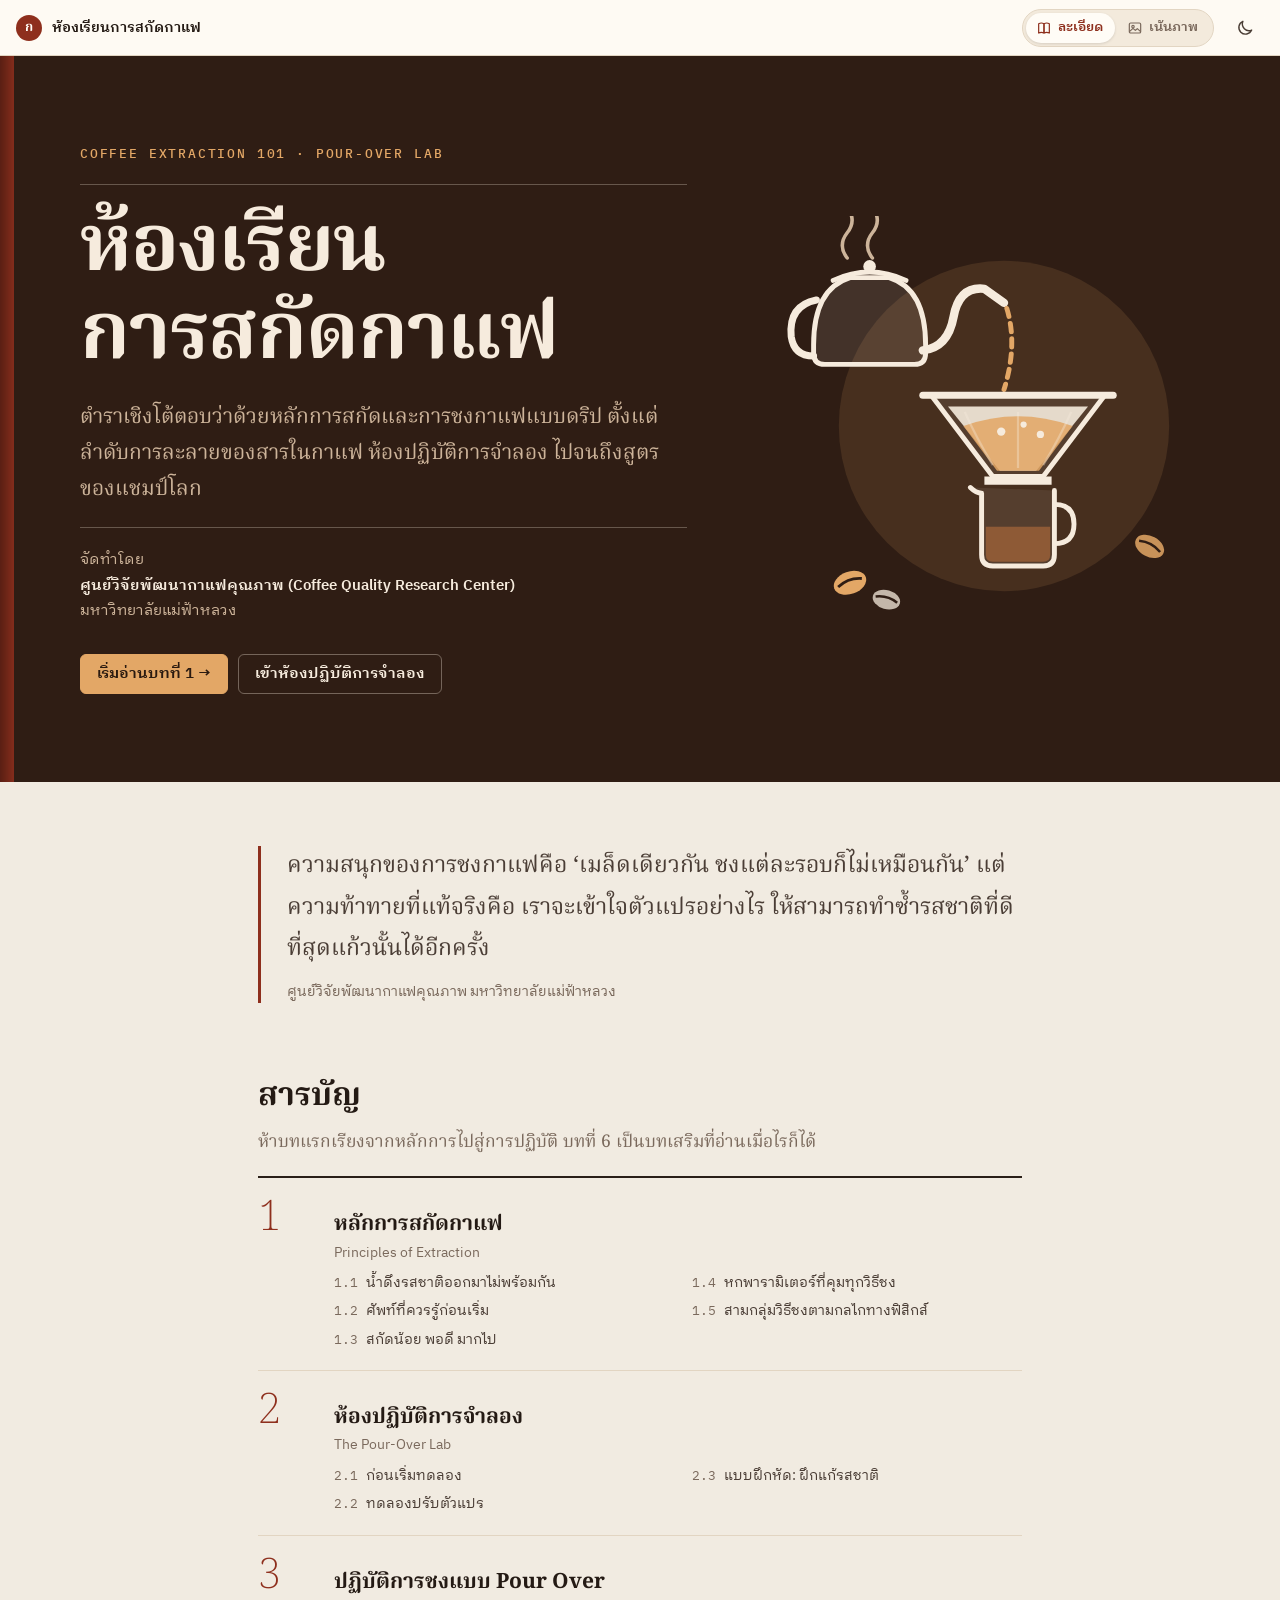
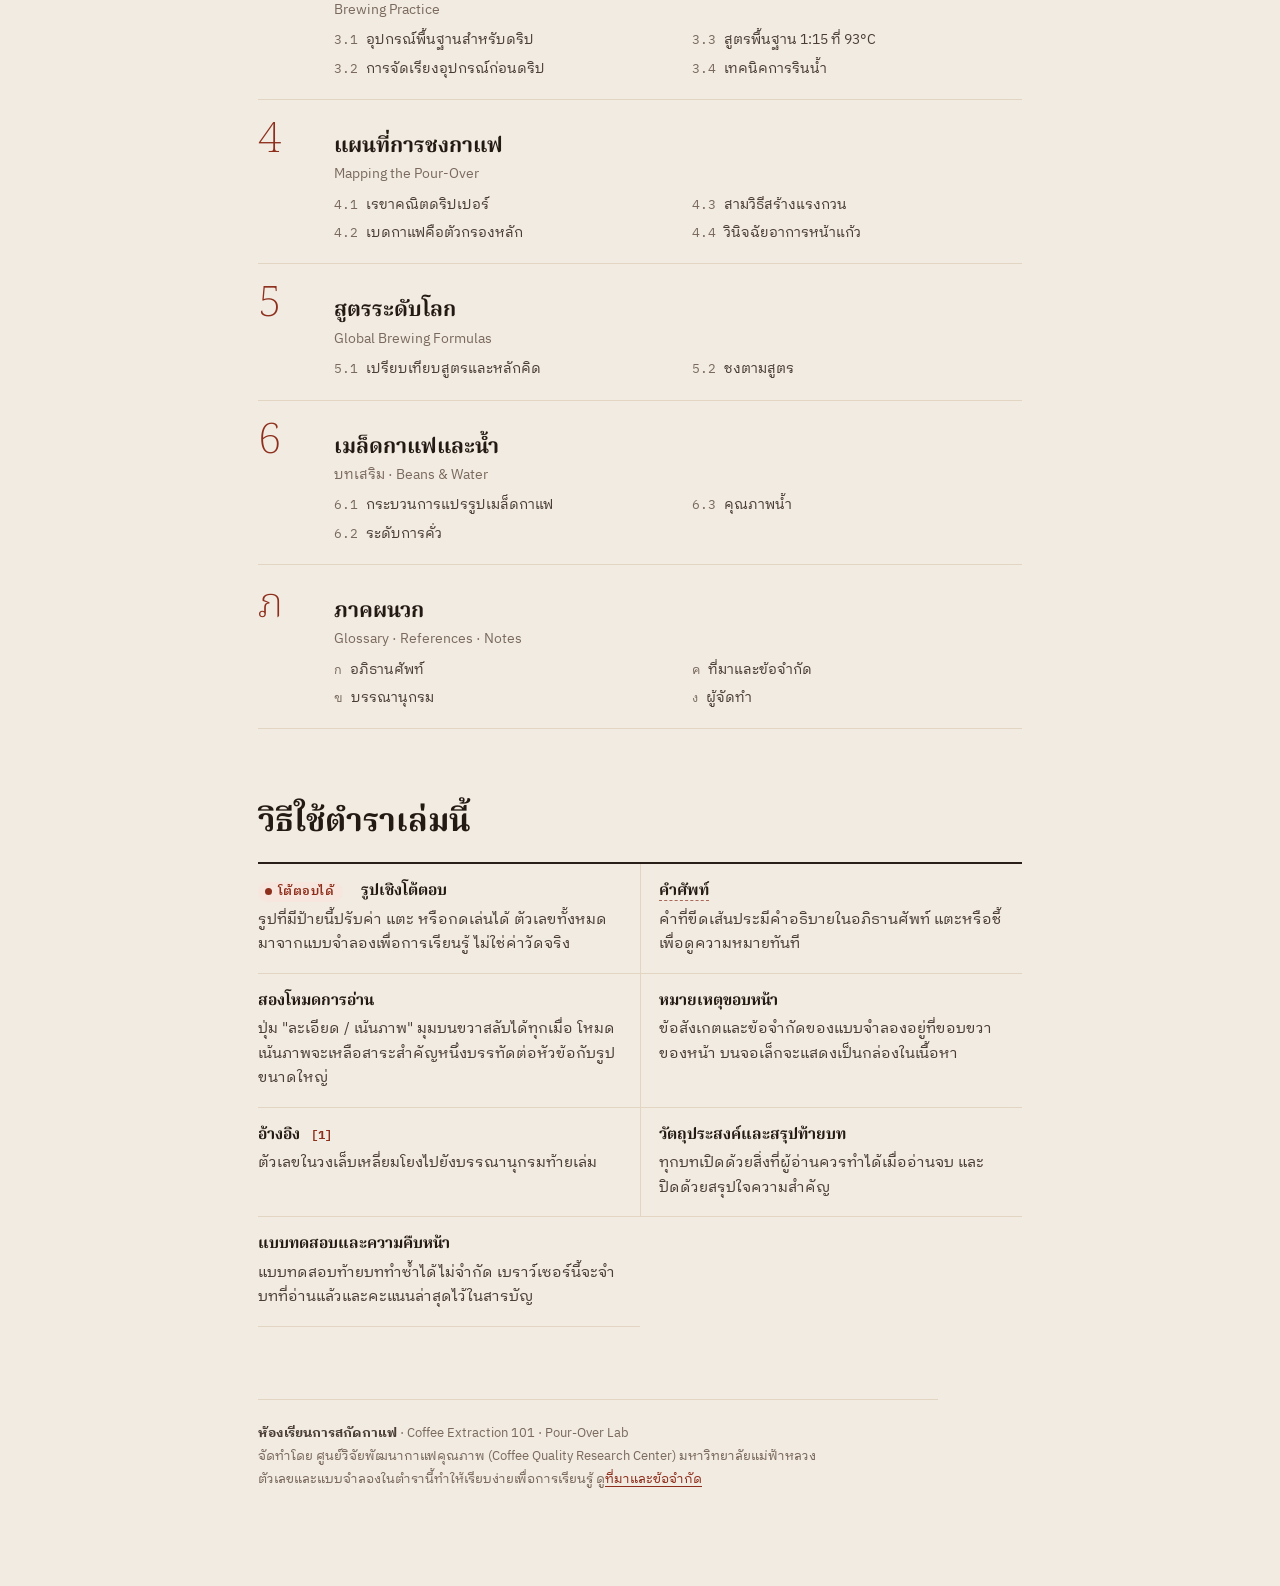
==== commit d176f1ee: "Remove key-figure strip and scale illustration from the book cover Co-Authored-By: Claude Sonnet 5.5" ====
--- a/interactive-book/index.html
+++ b/interactive-book/index.html
@@ -50,10 +50,6 @@
           <path d="M146 194 q4 4 8 4 v44 q0 8 8 8 h36 q8 0 8 -8 v-46" fill="var(--hero-ink)" fill-opacity=".08" stroke="var(--hero-ink)" stroke-width="3.5" stroke-linejoin="round" stroke-linecap="round"/>
           <path d="M157 222 h46 v20 q0 5 -5 5 h-36 q-5 0 -5 -5 z" fill="var(--hero-coffee)"/>
           <path d="M206 206 q14 0 14 14 t-14 14" fill="none" stroke="var(--hero-ink)" stroke-width="3.5" stroke-linecap="round"/>
-          <!-- scale -->
-          <rect x="112" y="252" width="136" height="24" rx="7" fill="var(--hero-ink)" fill-opacity=".14" stroke="var(--hero-ink)" stroke-width="2.5"/>
-          <rect x="148" y="257" width="64" height="14" rx="3" fill="var(--hero-bg)"/>
-          <text x="180" y="267.5" text-anchor="middle" font-size="9.5" font-family="IBM Plex Mono, monospace" fill="var(--hero-accent)" font-weight="700">225g · 2:30</text>
           <!-- beans -->
           <g transform="translate(60 262) rotate(-20)"><ellipse rx="12" ry="8" fill="var(--hero-accent)"/><path d="M-9 0 q9 -4 18 0" stroke="var(--hero-bg)" stroke-width="2" fill="none"/></g>
           <g transform="translate(86 274) rotate(16)"><ellipse rx="10" ry="6.8" fill="var(--hero-ink)" fill-opacity=".75"/><path d="M-8 0 q8 -3.4 16 0" stroke="var(--hero-bg)" stroke-width="1.8" fill="none"/></g>
@@ -66,13 +62,6 @@
     <div class="resume" id="resume" hidden></div>
 
     <blockquote class="epigraph">ความสนุกของการชงกาแฟคือ ‘เมล็ดเดียวกัน ชงแต่ละรอบก็ไม่เหมือนกัน’ แต่ความท้าทายที่แท้จริงคือ เราจะเข้าใจตัวแปรอย่างไร ให้สามารถทำซ้ำรสชาติที่ดีที่สุดแก้วนั้นได้อีกครั้ง<cite>ศูนย์วิจัยพัฒนากาแฟคุณภาพ มหาวิทยาลัยแม่ฟ้าหลวง</cite></blockquote>
-
-    <ul class="key-figs" aria-label="ตัวเลขสำคัญในตำรา">
-      <li><span class="k">Extraction Yield</span><span class="v">18–22%</span></li>
-      <li><span class="k">TDS</span><span class="v">1.15–1.35%</span></li>
-      <li><span class="k">สูตรพื้นฐาน</span><span class="v">1 : 15</span></li>
-      <li><span class="k">อุณหภูมิน้ำ</span><span class="v">93°C</span></li>
-    </ul>
 
     <h2 class="front-h2" id="contents">สารบัญ</h2>
     <p class="dek read-only">ห้าบทแรกเรียงจากหลักการไปสู่การปฏิบัติ บทที่ 6 เป็นบทเสริมที่อ่านเมื่อไรก็ได้</p>
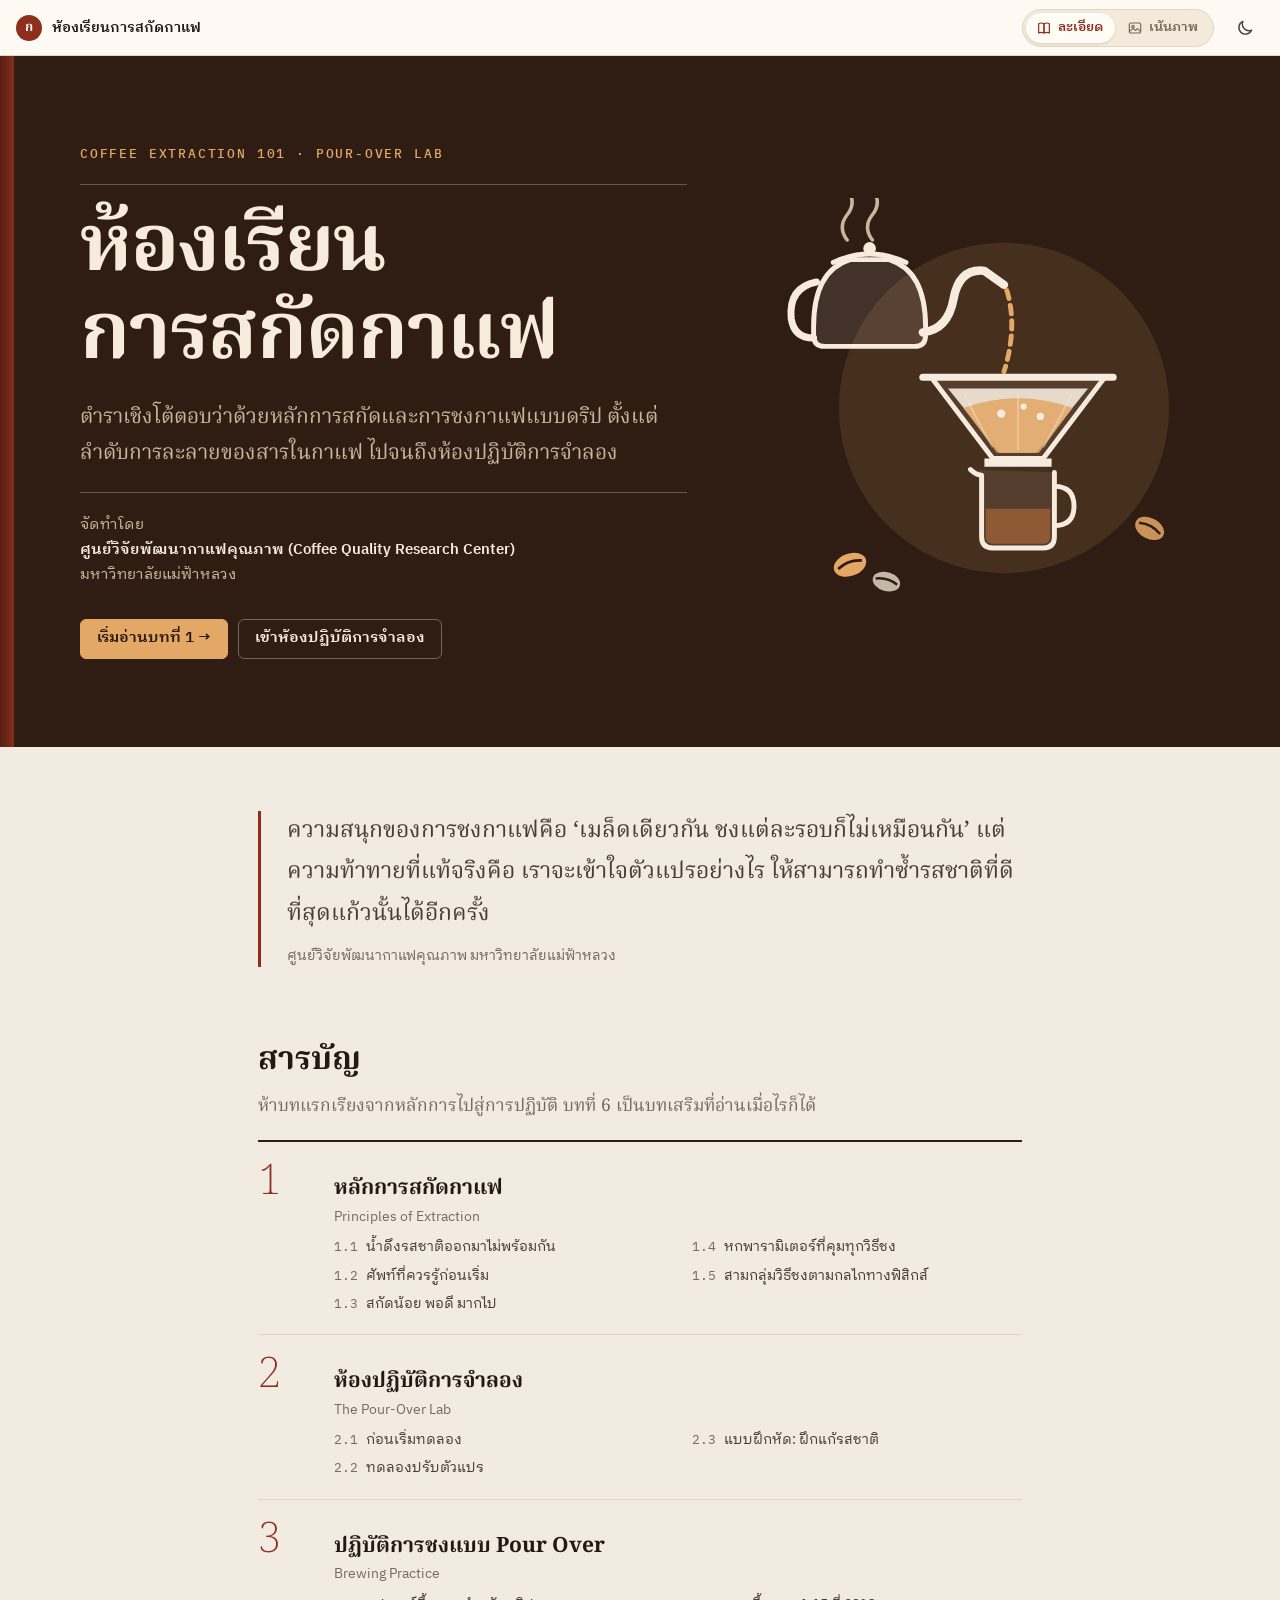
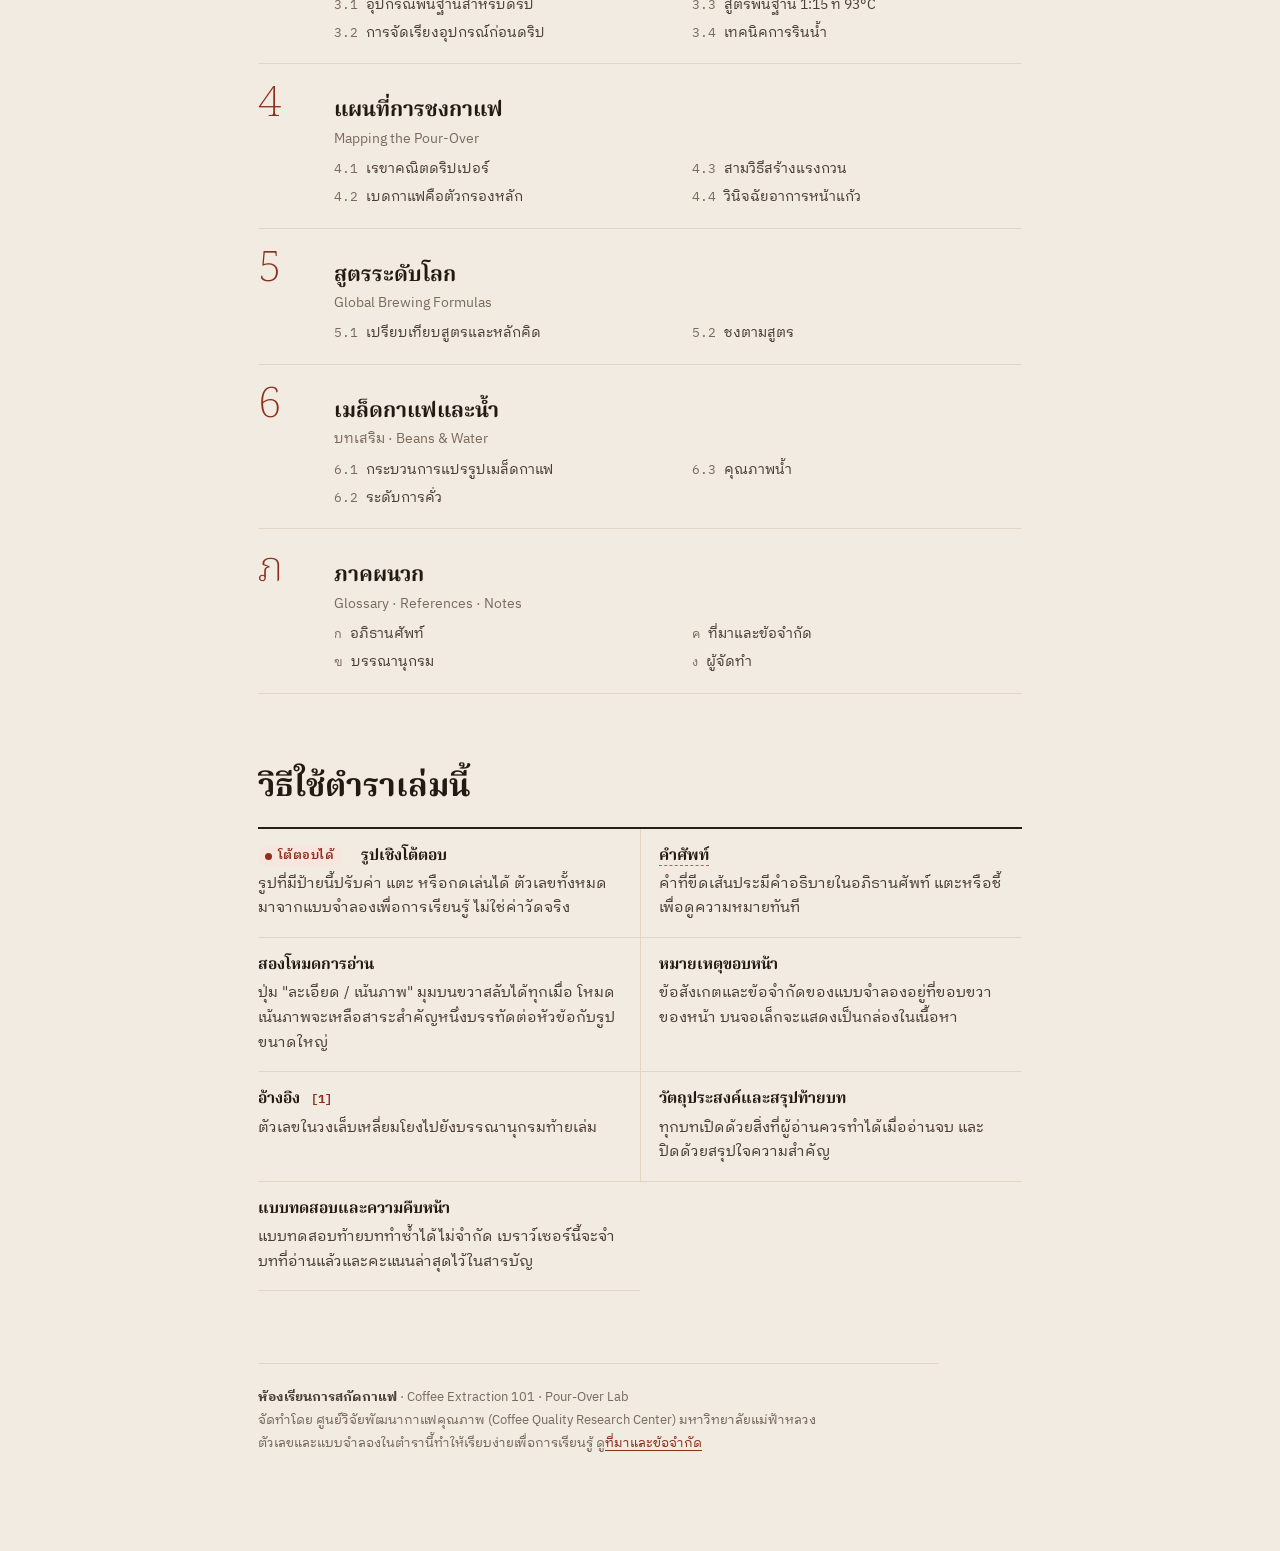
==== commit 20cc7333: "Shorten the cover subtitle Co-Authored-By: Claude Opus 5.5 <noreply@anthropic.com>" ====
--- a/interactive-book/index.html
+++ b/interactive-book/index.html
@@ -19,7 +19,7 @@
         <p class="cover-series">Coffee Extraction 101 · Pour-Over Lab</p>
         <div class="cover-rule"></div>
         <h1 class="cover-title" id="cover-title">ห้องเรียน<br>การสกัดกาแฟ</h1>
-        <p class="cover-sub">ตำราเชิงโต้ตอบว่าด้วยหลักการสกัดและการชงกาแฟแบบดริป ตั้งแต่ลำดับการละลายของสารในกาแฟ ห้องปฏิบัติการจำลอง ไปจนถึงสูตรของแชมป์โลก</p>
+        <p class="cover-sub">ตำราเชิงโต้ตอบว่าด้วยหลักการสกัดและการชงกาแฟแบบดริป ตั้งแต่ลำดับการละลายของสารในกาแฟ ไปจนถึงห้องปฏิบัติการจำลอง</p>
         <div class="cover-rule"></div>
         <p class="cover-credit">จัดทำโดย<br><strong>ศูนย์วิจัยพัฒนากาแฟคุณภาพ (Coffee Quality Research Center)</strong><br>มหาวิทยาลัยแม่ฟ้าหลวง</p>
         <div class="cover-actions"><a class="btn primary" href="ch1.html">เริ่มอ่านบทที่ 1 →</a><a class="btn" href="ch2.html">เข้าห้องปฏิบัติการจำลอง</a></div>
--- a/interactive-book/assets/book.css
+++ b/interactive-book/assets/book.css
@@ -390,12 +390,6 @@
 .front-body{ max-width: 860px; margin: 0 auto; padding: 0 clamp(16px, 5vw, 48px); }
 .epigraph{ margin: 64px 0 0; padding: 0 0 0 26px; border-left: 3px solid var(--accent); font: 400 clamp(19px, 2.4vw, 23px)/1.8 var(--serif); color: var(--ink-2); }
 .epigraph cite{ display: block; margin-top: 10px; font: 400 14px/1.6 var(--sans); color: var(--ink-dim); font-style: normal; }
-.key-figs{ display: grid; grid-template-columns: repeat(4, 1fr); margin: 44px 0 0; border-top: 2px solid var(--rule); border-bottom: 1px solid var(--line); list-style: none; padding: 0; }
-.key-figs li{ padding: 16px 14px; border-left: 1px solid var(--line); font-family: var(--sans); }
-.key-figs li:first-child{ border-left: 0; padding-left: 0; }
-.key-figs .k{ display: block; font-size: 12.5px; color: var(--ink-dim); letter-spacing: .04em; }
-.key-figs .v{ display: block; font: 500 24px/1.4 var(--mono); color: var(--accent); }
-@media (max-width: 640px){ .key-figs{ grid-template-columns: 1fr 1fr; } .key-figs li:nth-child(3){ border-left: 0; padding-left: 0; } .key-figs li:nth-child(n+3){ border-top: 1px solid var(--line); } }
 .front-h2{ font: 700 clamp(26px, 3.4vw, 32px)/1.4 var(--serif); margin: 72px 0 6px; }
 .front-h2 + .dek{ margin-bottom: 18px !important; }
 
